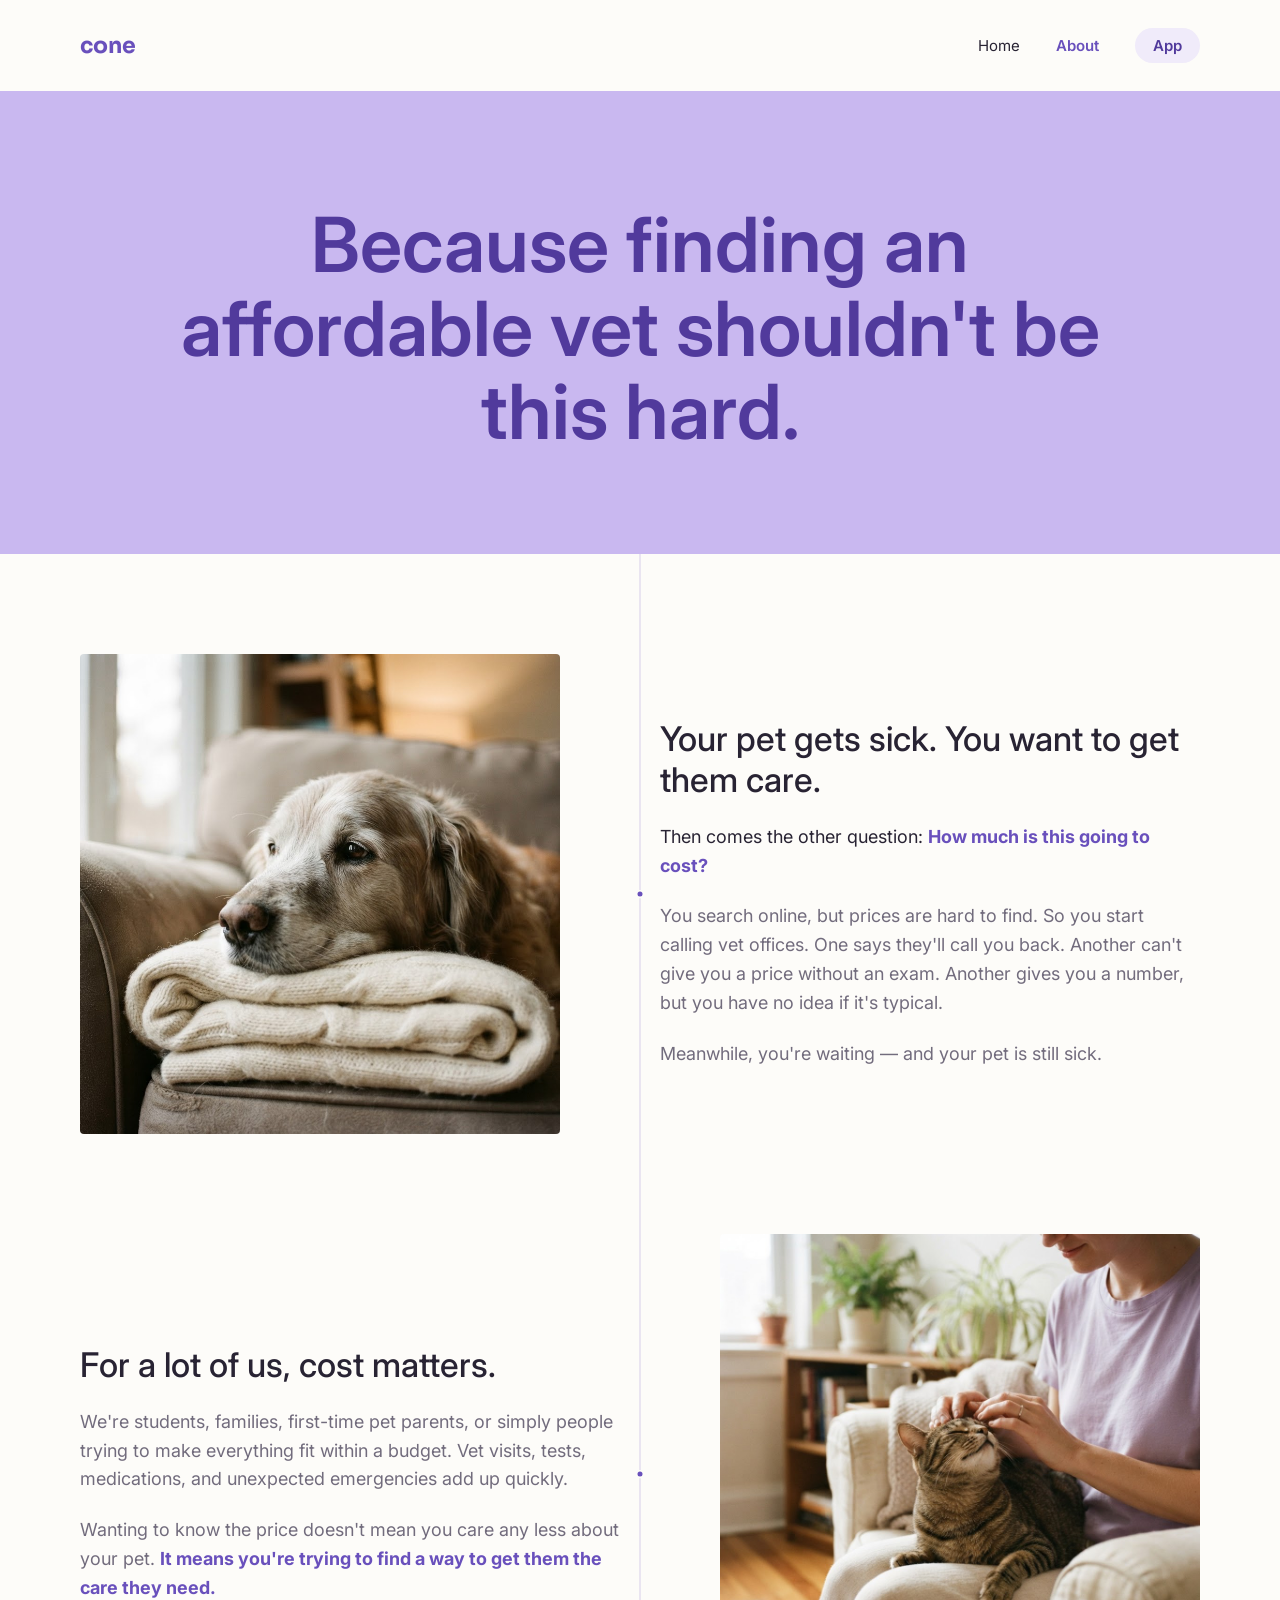
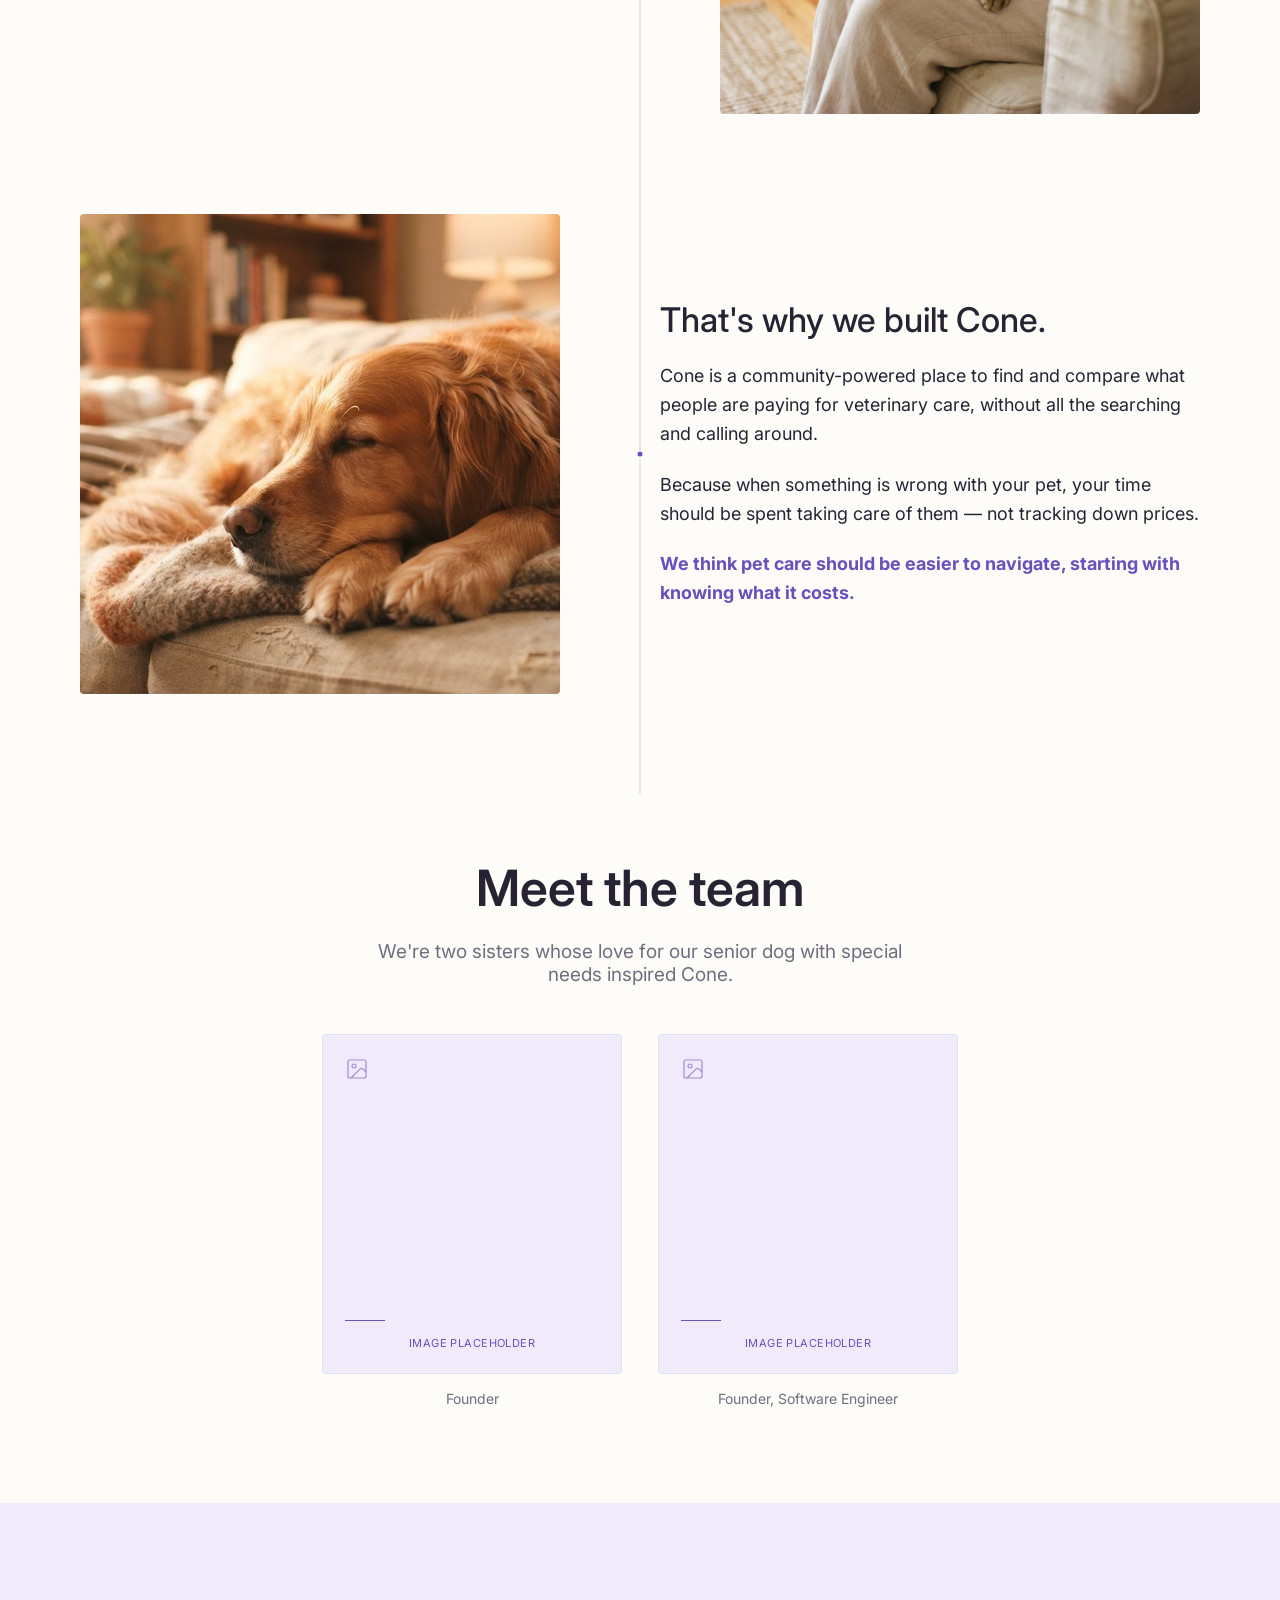
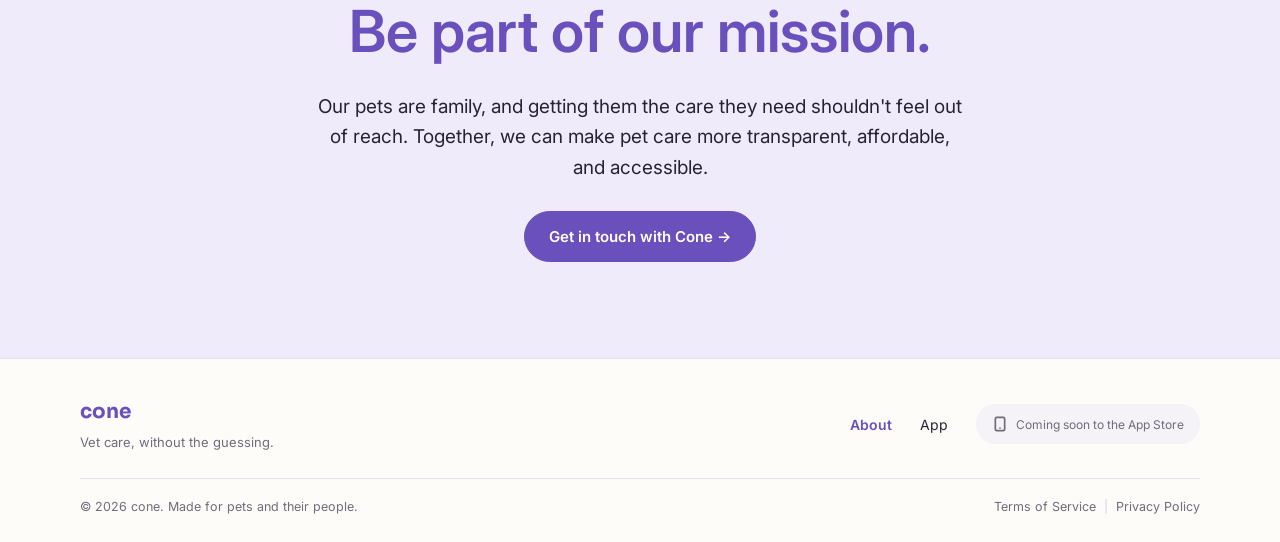
==== about.html @ 8ad021c8 "Header: 'App' nav link is a pill Across all 5 pages. Plain tint pill, filled purple when it's the cu" ====
<!doctype html>
<html lang="en">
<head>
<meta charset="utf-8">
<meta name="viewport" content="width=device-width, initial-scale=1">
<title>About — Cone</title>
<meta name="description" content="Because finding an affordable vet shouldn't be this hard — the story behind Cone.">
<meta name="color-scheme" content="light">
<link rel="preconnect" href="https://fonts.googleapis.com">
<link href="https://fonts.googleapis.com/css2?family=Sora:wght@700&family=Inter:wght@400;500;600;700&display=swap" rel="stylesheet">
<link rel="stylesheet" href="site.css">
<style>
  .reason{ background:var(--purple-pale); display:flex; flex-direction:column; align-items:center; justify-content:center;
    text-align:center; gap:30px; padding:112px 24px 100px; min-height:420px; position:relative; }
  .reason h1{ color:var(--purple-dark); font-size:clamp(34px,6vw,76px); line-height:1.1; font-weight:600; margin:0; max-width:1000px; }
  /* "Story lead-in" — a short stub leading out of the hero into the
     story section's own spine below it. */
  .lead-in{ position:absolute; left:50%; bottom:0; transform:translateX(-50%); width:1px; height:64px; background:var(--purple-pale); }

  .story{ display:flex; flex-direction:column; gap:100px; padding:100px 80px; position:relative; }
  /* "Shared story spine" — one continuous vertical line running the full
     height of the story section, connecting all three beats as a single
     narrative thread. Sits behind the beats in paint order; visually
     only shows through the gap between each beat's photo and copy. */
  .story::before{ content:""; position:absolute; left:50%; top:0; bottom:0; width:1px; background:var(--border2); transform:translateX(-50%); }
  .beat{ display:flex; gap:100px; align-items:center; flex-wrap:wrap; position:relative; }
  .beat.reverse{ flex-direction:row-reverse; }
  /* "Story marker" — the small dot centered on the spine at each beat,
     the real exported asset (a purple circle with a cream ring). */
  .story-marker{ position:absolute; left:50%; top:50%; transform:translate(-50%,-50%); width:9px; height:9px; z-index:1; }
  .beat img.photo{ width:480px; max-width:100%; height:480px; object-fit:cover; border-radius:4px; flex-shrink:0; }
  .beat-copy{ flex:1; min-width:280px; display:flex; flex-direction:column; gap:22px; }
  .beat-copy h2{ font-size:clamp(24px,3vw,34px); font-weight:500; line-height:1.2; margin:0; }
  .beat-copy p{ font-size:18px; line-height:1.6; margin:0; color:var(--ink); }
  .beat-copy p.muted{ color:var(--ink-muted); }
  .beat-copy .accent{ color:var(--purple); font-weight:700; }

  .team{ display:flex; flex-direction:column; align-items:center; gap:48px; padding:64px 24px 96px; text-align:center; }
  .team-intro{ max-width:680px; display:flex; flex-direction:column; gap:22px; align-items:center; }
  .team-intro h2{ font-size:clamp(32px,5vw,50px); font-weight:600; margin:0; }
  .team-intro p{ font-size:19px; color:var(--ink-muted); margin:0; max-width:560px; }
  .team-grid{ display:flex; gap:36px; flex-wrap:wrap; justify-content:center; }
  .team-member{ width:300px; display:flex; flex-direction:column; gap:16px; }
  .team-photo{ background:var(--tint); border:1px solid var(--border); height:340px; display:flex; flex-direction:column;
    justify-content:space-between; padding:22px; border-radius:4px; }
  .team-photo img.icon{ width:24px; height:24px; opacity:.6; }
  .team-photo .rule{ width:40px; height:1px; background:var(--purple); margin-bottom:10px; }
  .team-photo .label{ color:var(--purple); font-size:11px; text-transform:uppercase; letter-spacing:.04em; }
  .team-role{ color:var(--ink-muted); font-size:14px; }

  .mission-cta{ background:var(--tint); display:flex; flex-direction:column; align-items:center; gap:28px; text-align:center;
    padding:96px 24px; }
  .mission-cta h2{ color:var(--purple); font-size:clamp(32px,6vw,58px); font-weight:600; line-height:1.12; margin:0; max-width:800px; }
  .mission-cta p{ font-size:19px; line-height:1.6; max-width:650px; margin:0; }

  @media (max-width: 900px){
    .story{ padding:56px 24px; gap:56px; }
    .beat, .beat.reverse{ flex-direction:column; }
    /* The spine/markers only make sense threading through the gap in
       the desktop side-by-side layout — stacked on mobile, there's no
       gap for them to sit in, so they'd just overlap the content. */
    .story::before, .story-marker, .lead-in{ display:none; }
  }

  /* Scroll reveal — fades/slides each section up into place the first
     time it scrolls into view (see the IntersectionObserver script at
     the bottom). `.reveal` is the resting (hidden) state; JS adds `.in`
     once it's actually visible. Marked `.in` by default and the
     transition skipped entirely under reduced-motion, so nothing ever
     depends on JS running for the page to be readable. */
  .reveal{ opacity:0; transform:translateY(28px); transition:opacity .7s ease, transform .7s ease; }
  .reveal.in{ opacity:1; transform:none; }
  .story-marker{ opacity:0; transition:opacity .4s ease .3s; }
  .beat.in .story-marker{ opacity:1; }
  @media (prefers-reduced-motion: reduce){
    .reveal{ opacity:1; transform:none; transition:none; }
    .story-marker{ opacity:1; transition:none; }
  }
</style>
</head>
<body>

<nav class="nav">
  <a class="wordmark" href="index.html">cone</a>
  <div class="links">
    <a href="index.html">Home</a>
    <a href="about.html" class="active">About</a>
    <a href="app.html" class="nav-pill">App</a>
  </div>
</nav>

<div class="reason">
  <h1>Because finding an affordable vet shouldn't be this hard.</h1>
  <div class="lead-in"></div>
</div>

<div class="story">
  <div class="beat reveal">
    <img class="photo" src="about-quiet-home.png" alt="A dog resting at home">
    <div class="beat-copy">
      <h2>Your pet gets sick. You want to get them care.</h2>
      <p>Then comes the other question: <span class="accent">How much is this going to cost?</span></p>
      <p class="muted">You search online, but prices are hard to find. So you start calling vet offices. One says they'll call you back. Another can't give you a price without an exam. Another gives you a number, but you have no idea if it's typical.</p>
      <p class="muted">Meanwhile, you're waiting — and your pet is still sick.</p>
    </div>
    <img class="story-marker" src="icons/story-marker.svg" alt="">
  </div>

  <div class="beat reverse reveal">
    <img class="photo" src="about-everyday.png" alt="Caring for a cat at home">
    <div class="beat-copy">
      <h2>For a lot of us, cost matters.</h2>
      <p class="muted">We're students, families, first-time pet parents, or simply people trying to make everything fit within a budget. Vet visits, tests, medications, and unexpected emergencies add up quickly.</p>
      <p class="muted">Wanting to know the price doesn't mean you care any less about your pet. <span class="accent">It means you're trying to find a way to get them the care they need.</span></p>
    </div>
    <img class="story-marker" src="icons/story-marker.svg" alt="">
  </div>

  <div class="beat reveal">
    <img class="photo" src="about-timespent.png" alt="A dog resting on a couch">
    <div class="beat-copy">
      <h2>That's why we built Cone.</h2>
      <p>Cone is a community-powered place to find and compare what people are paying for veterinary care, without all the searching and calling around.</p>
      <p>Because when something is wrong with your pet, your time should be spent taking care of them — not tracking down prices.</p>
      <p class="accent">We think pet care should be easier to navigate, starting with knowing what it costs.</p>
    </div>
    <img class="story-marker" src="icons/story-marker.svg" alt="">
  </div>
</div>

<div class="team">
  <div class="team-intro reveal">
    <h2>Meet the team</h2>
    <p>We're two sisters whose love for our senior dog with special needs inspired Cone.</p>
  </div>
  <div class="team-grid reveal">
    <div class="team-member">
      <div class="team-photo">
        <img class="icon" src="icons/image-placeholder.svg" alt="">
        <div><div class="rule"></div><span class="label">Image placeholder</span></div>
      </div>
      <span class="team-role">Founder</span>
    </div>
    <div class="team-member">
      <div class="team-photo">
        <img class="icon" src="icons/image-placeholder.svg" alt="">
        <div><div class="rule"></div><span class="label">Image placeholder</span></div>
      </div>
      <span class="team-role">Founder, Software Engineer</span>
    </div>
  </div>
</div>

<div class="mission-cta reveal">
  <h2>Be part of our mission.</h2>
  <p>Our pets are family, and getting them the care they need shouldn't feel out of reach. Together, we can make pet care more transparent, affordable, and accessible.</p>
  <a class="btn-primary" href="mailto:cone.vetfinder@gmail.com">Get in touch with Cone →</a>
</div>

<footer class="site-footer">
  <div class="footer-nav">
    <div class="brand-block">
      <a class="wordmark" href="index.html">cone</a>
      <span class="tagline">Vet care, without the guessing.</span>
    </div>
    <div class="footer-links">
      <a href="about.html" class="active">About</a>
      <a href="app.html">App</a>
      <span class="badge"><img src="icons/smartphone.svg" alt="" style="width:16px;height:16px;"> Coming soon to the App Store</span>
    </div>
  </div>
  <div class="footer-bottom">
    <span>© 2026 cone. Made for pets and their people.</span>
    <span class="legal-links"><a href="terms-of-service.html">Terms of Service</a><span class="sep">|</span><a href="privacy-policy.html">Privacy Policy</a></span>
  </div>
</footer>

<script>
  // Reveals each `.reveal` section the first time it scrolls into view,
  // then stops watching it — a one-time entrance, not a re-trigger on
  // every scroll up/down. No-ops safely if IntersectionObserver isn't
  // available; the CSS default (.reveal with no .in) is still opacity:0
  // in that case, so this is wrapped in a feature check rather than
  // risking content that never appears.
  if ('IntersectionObserver' in window) {
    var revealObserver = new IntersectionObserver(function (entries) {
      entries.forEach(function (entry) {
        if (entry.isIntersecting) {
          entry.target.classList.add('in');
          revealObserver.unobserve(entry.target);
        }
      });
    }, { threshold: 0.15, rootMargin: '0px 0px -40px 0px' });
    document.querySelectorAll('.reveal').forEach(function (el) {
      revealObserver.observe(el);
    });
  } else {
    document.querySelectorAll('.reveal').forEach(function (el) {
      el.classList.add('in');
    });
  }
</script>
</body>
</html>
---- site.css ----
/* Cone marketing site — shared design tokens + components across
   index.html / about.html / app.html. Colors match the Figma redesign
   (node 2:1613 / 7:917 / 5:3205) exactly — a distinct, slightly softer
   purple/cream palette from the app's own Theme.swift, by deliberate
   choice of this redesign, not an oversight. */
:root{
  --purple:#6950BC; --purple-dark:#513A9C; --purple-light:#8B72D4; --purple-pale:#C9B8F0;
  --tint:#F0EBFA; --tint2:#F8F6FD; --surface-muted:#F5F3F7;
  --cream:#FDFCF9; --ink:#282333; --ink-muted:#726C7D; --border:#E5E0EB; --border2:#D8CEE9;
}
*{ box-sizing:border-box; }
html{ scroll-behavior:smooth; }
body{ margin:0; background:var(--cream); color:var(--ink); font-family:"Inter",-apple-system,system-ui,sans-serif; }
img{ max-width:100%; display:block; }
.icon{ display:inline-block; }
.icon-white{ filter:brightness(0) invert(1); }
a{ color:inherit; }

/* Nav */
.nav{ display:flex; align-items:center; justify-content:space-between; padding:28px 80px; }
.nav .wordmark{ font-family:"Sora",-apple-system,sans-serif; font-weight:700; font-size:22px; color:var(--purple); text-decoration:none; }
.nav .links{ display:flex; align-items:center; gap:36px; font-size:15px; }
.nav .links a{ text-decoration:none; color:var(--ink); }
.nav .links a.active{ color:var(--purple); font-weight:600; }
/* "App" is a pill, not a plain text link — calls it out from Home/About
   as the one that actually leads toward the product/download. */
.nav .links a.nav-pill{ background:var(--tint); color:var(--purple-dark); font-weight:600;
  padding:8px 18px; border-radius:999px; transition:background .15s ease, color .15s ease; }
.nav .links a.nav-pill:hover{ background:var(--purple-pale); }
.nav .links a.nav-pill.active{ background:var(--purple); color:#fff; }

/* Buttons */
.btn-primary{ display:inline-flex; align-items:center; gap:10px; background:var(--purple); color:#fff;
  border:1px solid var(--purple); border-radius:999px; padding:15px 24px; font-weight:600; font-size:15px;
  text-decoration:none; cursor:pointer; }
.btn-primary img{ filter:brightness(0) invert(1); width:18px; height:18px; }

/* Pills / badges */
.pill{ display:inline-flex; align-items:center; gap:8px; background:var(--tint); color:var(--purple-dark);
  border-radius:999px; padding:8px 12px; font-size:12px; }
.badge{ display:inline-flex; align-items:center; gap:8px; background:var(--surface-muted); color:var(--ink-muted);
  border-radius:999px; padding:12px 16px; font-size:12px; }

/* Layout helpers */
.section{ padding:88px 80px; }
.kicker{ color:var(--purple); font-size:12px; text-transform:uppercase; letter-spacing:.04em; margin:0 0 16px; }

/* Footer (shared across all pages, including the legal ones) */
footer.site-footer{ border-top:1px solid var(--border); padding:40px 80px 28px; }
footer.site-footer .footer-nav{ display:flex; align-items:center; justify-content:space-between; flex-wrap:wrap; gap:16px; margin-bottom:28px; }
footer.site-footer .brand-block{ display:flex; flex-direction:column; gap:10px; }
footer.site-footer .wordmark{ font-family:"Sora",-apple-system,sans-serif; font-weight:700; font-size:20px; color:var(--purple); text-decoration:none; }
footer.site-footer .tagline{ color:var(--ink-muted); font-size:13px; }
footer.site-footer .footer-links{ display:flex; align-items:center; gap:28px; flex-wrap:wrap; }
footer.site-footer .footer-links a{ font-size:14px; text-decoration:none; color:var(--ink); }
footer.site-footer .footer-links a.active{ color:var(--purple); font-weight:600; }
footer.site-footer .footer-bottom{ border-top:1px solid var(--border); padding-top:20px; display:flex; justify-content:space-between;
  flex-wrap:wrap; gap:10px; font-size:12.5px; color:var(--ink-muted); }
footer.site-footer .footer-bottom .legal-links a{ color:var(--ink-muted); text-decoration:none; }
footer.site-footer .footer-bottom .legal-links a:hover{ color:var(--purple); }
footer.site-footer .footer-bottom .legal-links .sep{ margin:0 8px; color:var(--border2); }

@media (max-width: 900px){
  .nav{ padding:20px 24px; }
  .nav .links{ gap:20px; font-size:13px; }
  .section{ padding:56px 24px; }
  footer.site-footer{ padding:32px 24px 24px; }
  footer.site-footer .footer-nav{ flex-direction:column; align-items:flex-start; }
}
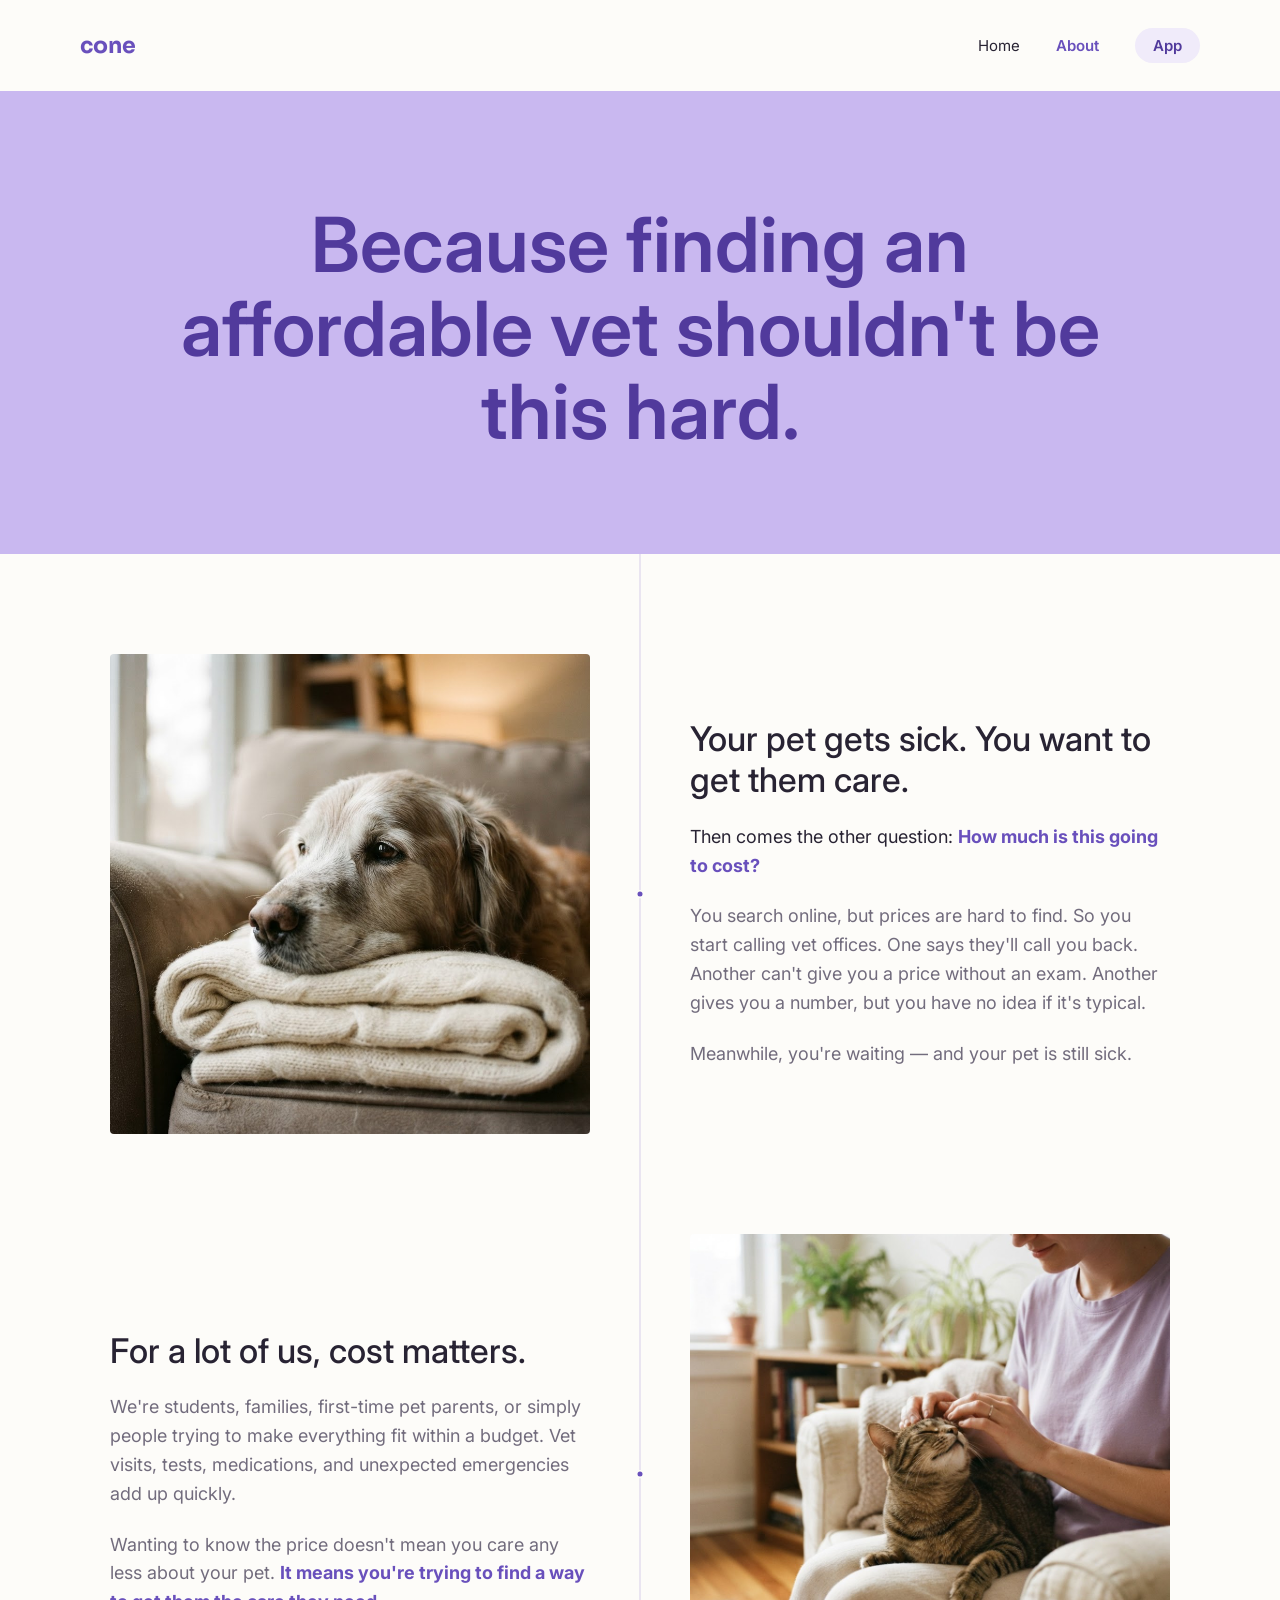
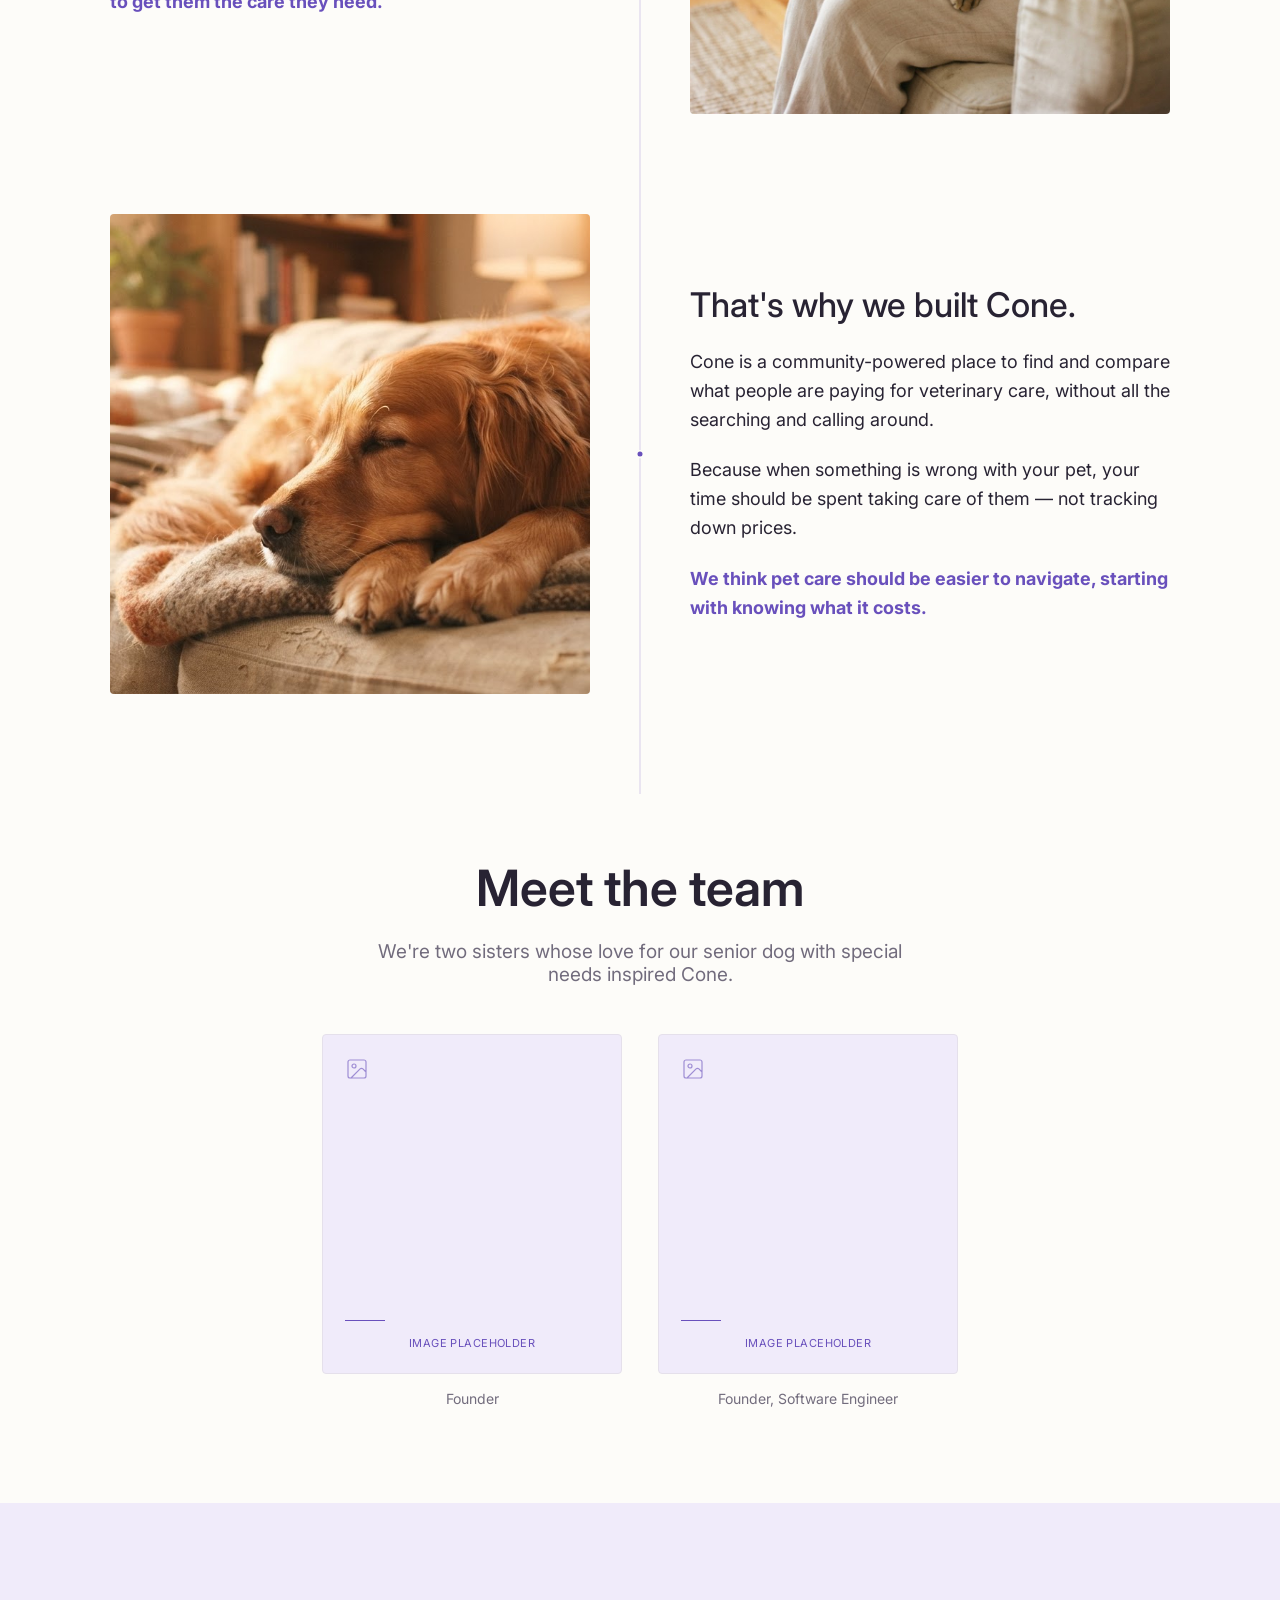
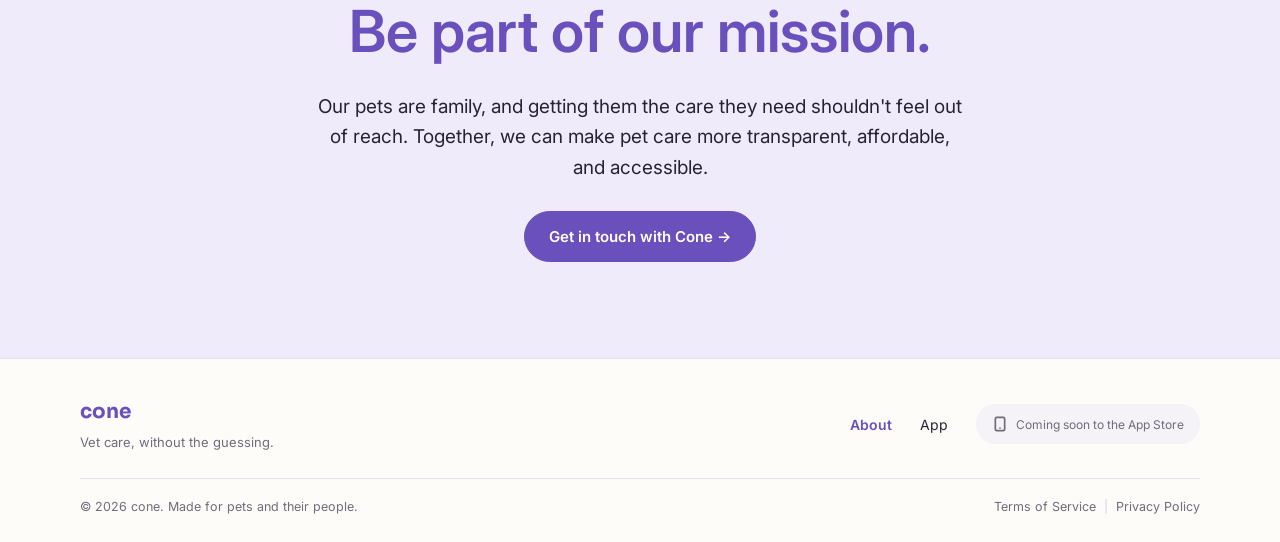
==== commit d8ab7745: "Fix about.html story spine overlapping text on wide viewports .beat-copy had no max-width (just flex" ====
--- a/about.html
+++ b/about.html
@@ -17,19 +17,26 @@
      story section's own spine below it. */
   .lead-in{ position:absolute; left:50%; bottom:0; transform:translateX(-50%); width:1px; height:64px; background:var(--purple-pale); }
 
-  .story{ display:flex; flex-direction:column; gap:100px; padding:100px 80px; position:relative; }
+  /* max-width + centered, not just horizontal padding — without a cap,
+     a wide viewport let `.beat-copy` (flex:1) keep stretching to fill
+     the extra space, which drags each row's actual visual midpoint away
+     from the spine's fixed 50% position (the spine stays centered on
+     the *row*, but the row's center of mass shifts right as the text
+     column grows) — that's what put the line through the paragraph
+     text instead of in the gap. */
+  .story{ display:flex; flex-direction:column; gap:100px; max-width:1280px; margin:0 auto; padding:100px 80px; position:relative; }
   /* "Shared story spine" — one continuous vertical line running the full
      height of the story section, connecting all three beats as a single
      narrative thread. Sits behind the beats in paint order; visually
      only shows through the gap between each beat's photo and copy. */
   .story::before{ content:""; position:absolute; left:50%; top:0; bottom:0; width:1px; background:var(--border2); transform:translateX(-50%); }
-  .beat{ display:flex; gap:100px; align-items:center; flex-wrap:wrap; position:relative; }
+  .beat{ display:flex; gap:100px; align-items:center; justify-content:center; flex-wrap:wrap; position:relative; }
   .beat.reverse{ flex-direction:row-reverse; }
   /* "Story marker" — the small dot centered on the spine at each beat,
      the real exported asset (a purple circle with a cream ring). */
   .story-marker{ position:absolute; left:50%; top:50%; transform:translate(-50%,-50%); width:9px; height:9px; z-index:1; }
   .beat img.photo{ width:480px; max-width:100%; height:480px; object-fit:cover; border-radius:4px; flex-shrink:0; }
-  .beat-copy{ flex:1; min-width:280px; display:flex; flex-direction:column; gap:22px; }
+  .beat-copy{ flex:1; max-width:480px; min-width:280px; display:flex; flex-direction:column; gap:22px; }
   .beat-copy h2{ font-size:clamp(24px,3vw,34px); font-weight:500; line-height:1.2; margin:0; }
   .beat-copy p{ font-size:18px; line-height:1.6; margin:0; color:var(--ink); }
   .beat-copy p.muted{ color:var(--ink-muted); }
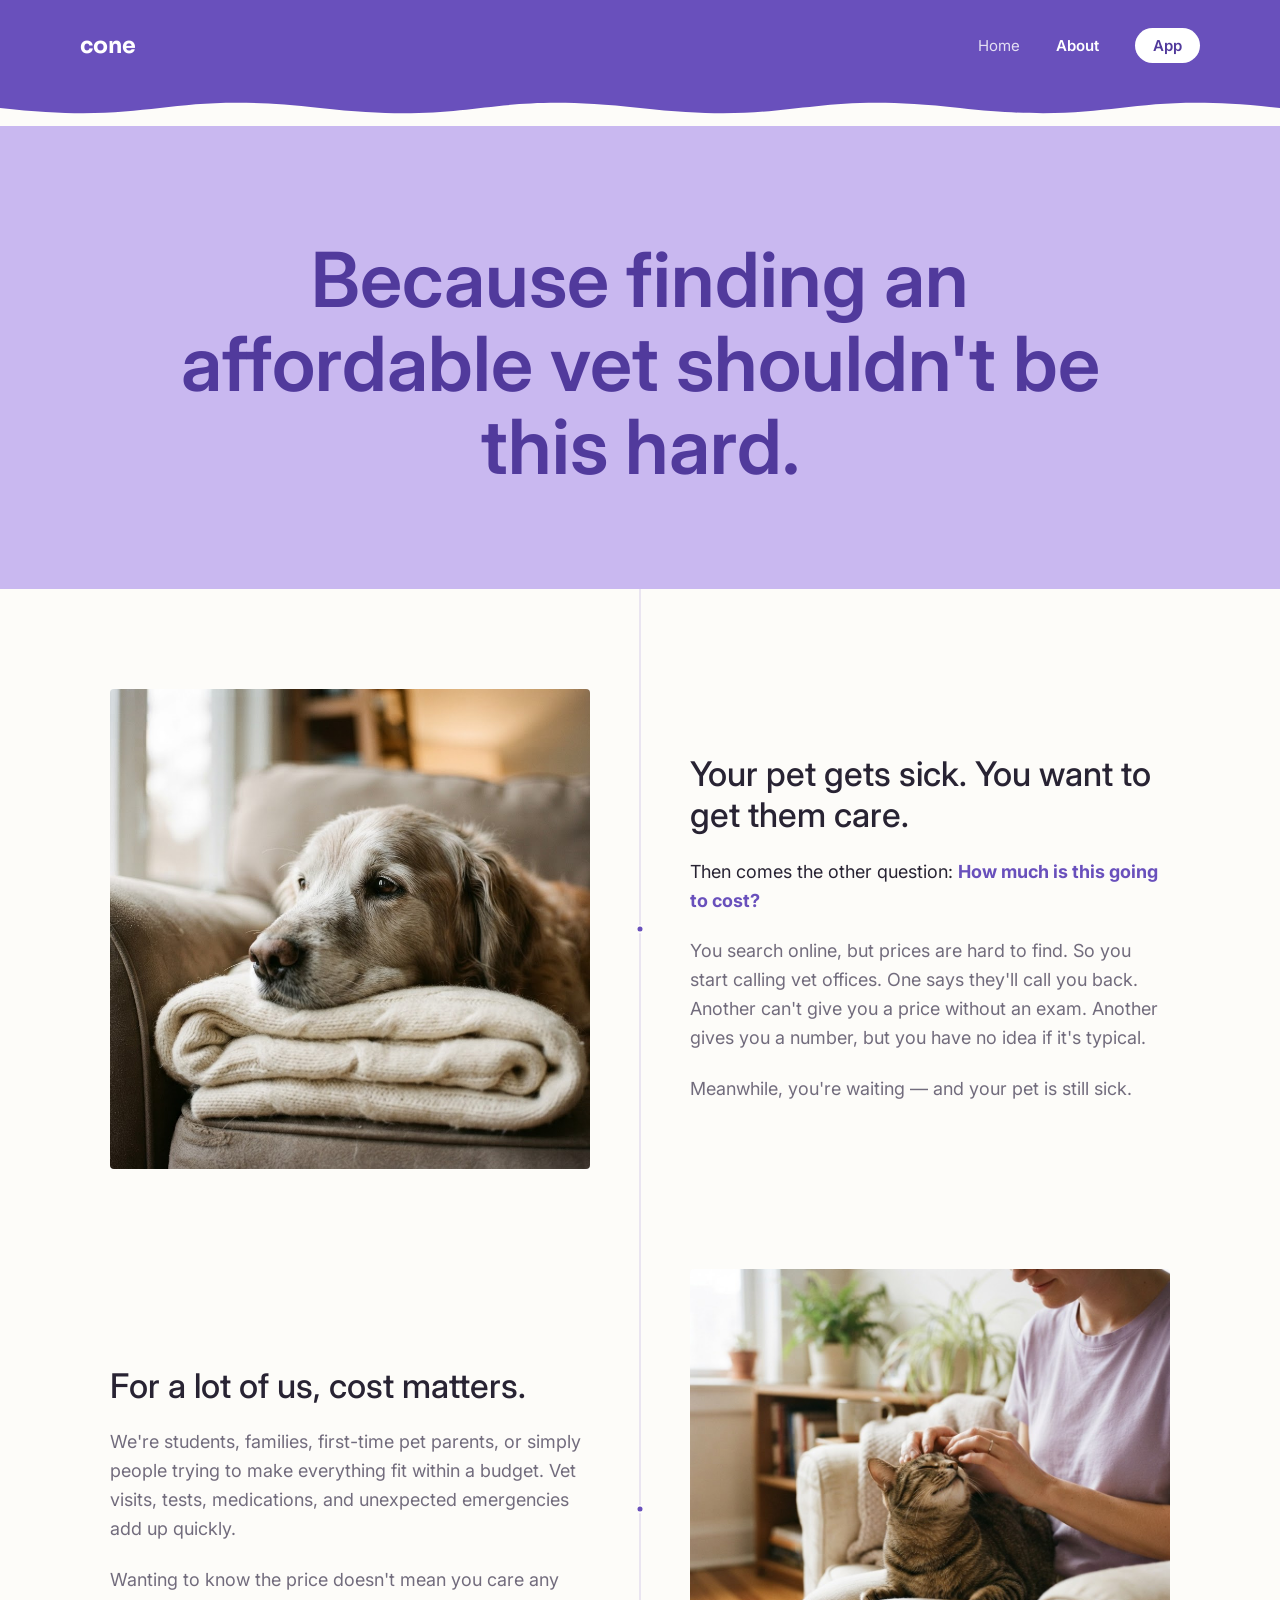
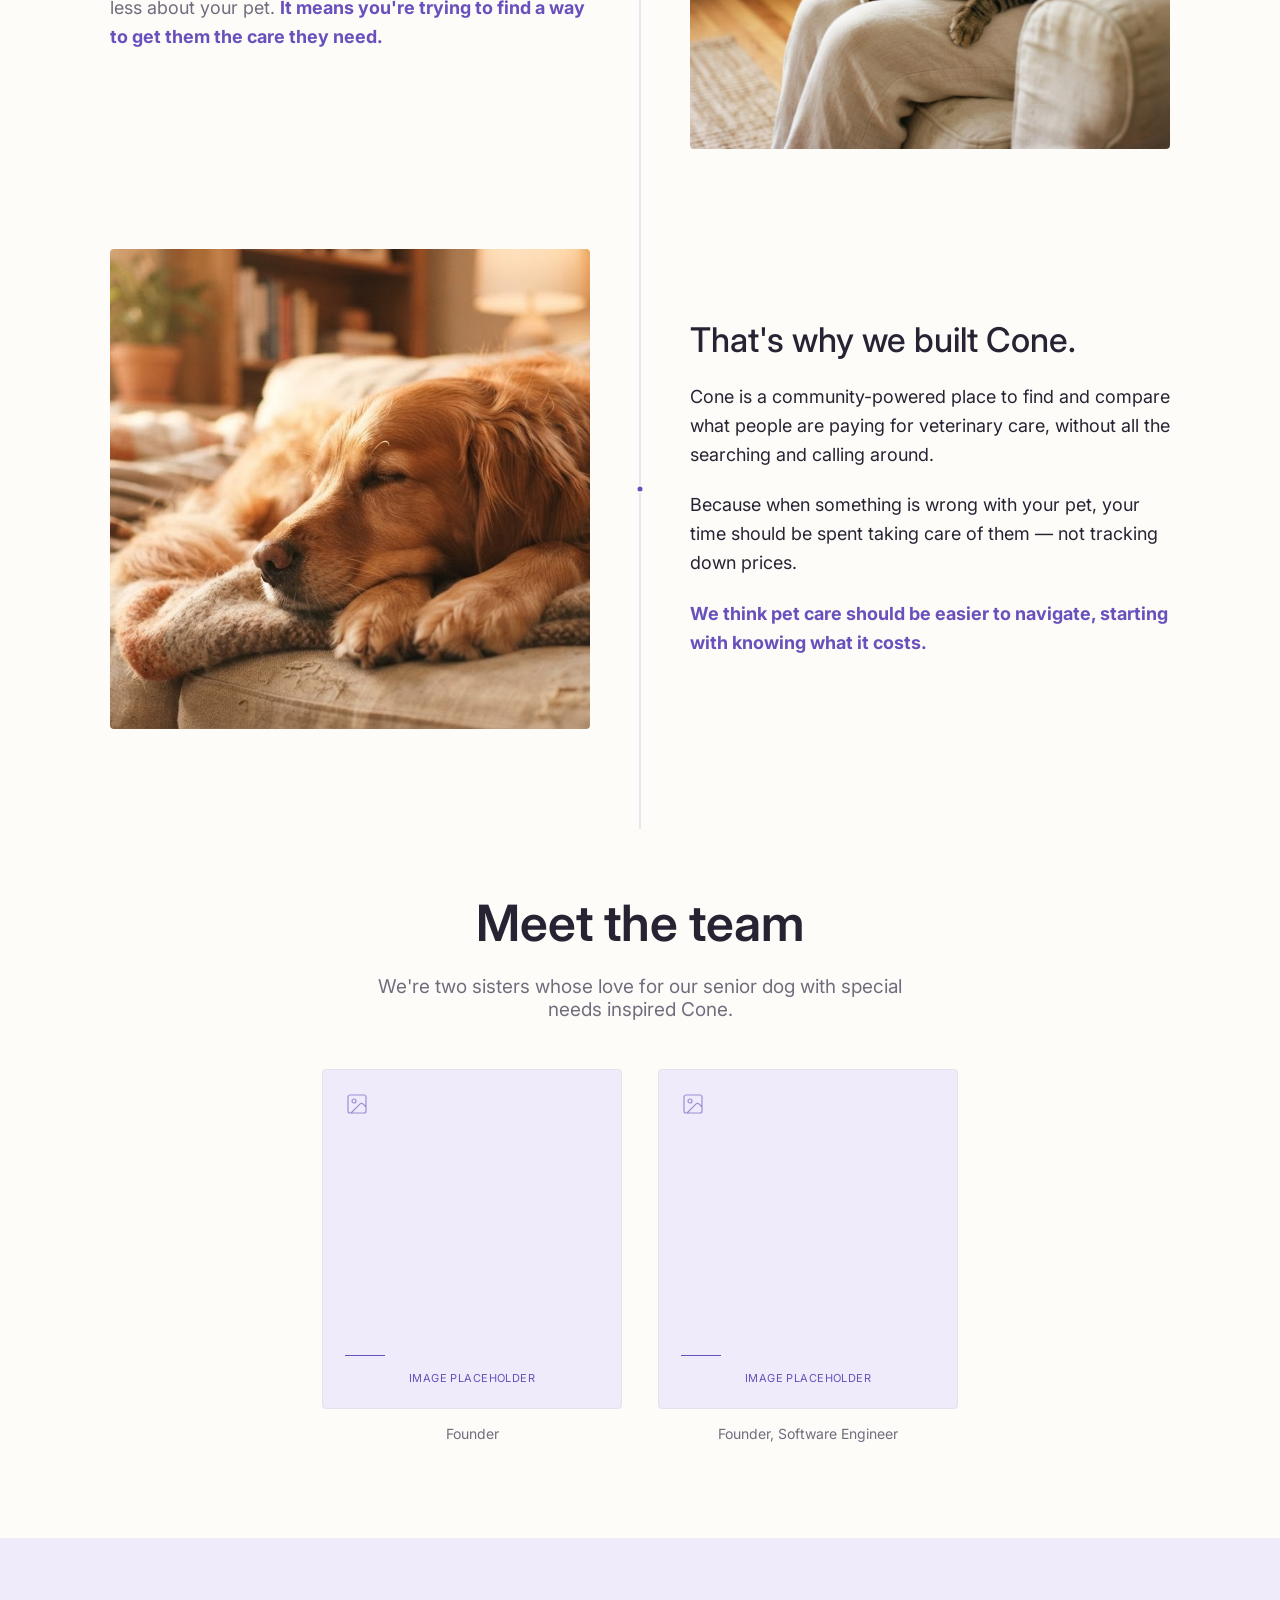
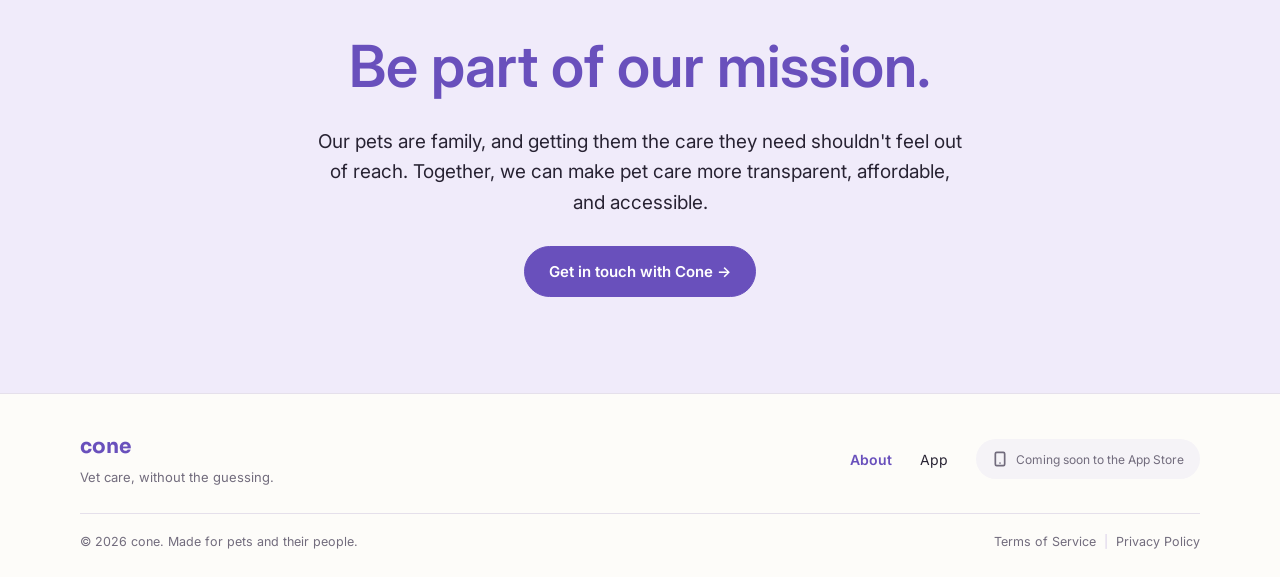
==== commit 3af7a951: "Add wavy divider beneath the purple header on all pages Co-Authored-By: Claude Sonnet 5 <noreply@ant" ====
--- a/about.html
+++ b/about.html
@@ -30,7 +30,17 @@
      narrative thread. Sits behind the beats in paint order; visually
      only shows through the gap between each beat's photo and copy. */
   .story::before{ content:""; position:absolute; left:50%; top:0; bottom:0; width:1px; background:var(--border2); transform:translateX(-50%); }
-  .beat{ display:flex; gap:100px; align-items:center; justify-content:center; flex-wrap:wrap; position:relative; }
+  /* max-width + margin:auto on the row itself, not just its children —
+     the previous fix capped `.beat-copy`'s width and tried to center
+     the leftover space with `justify-content`, but `.beat` (the flex
+     container) still stretched to the full story width, so the row's
+     own box and its visually-centered content weren't the same thing.
+     Capping and centering `.beat` as a block guarantees its midpoint
+     IS the content's midpoint, full stop — no separate centering step
+     that can drift out of sync with the spine (which sits at 50% of
+     the now-identically-centered `.story`). 1060px = 480 photo + 100
+     gap + 480 copy, exactly. */
+  .beat{ display:flex; gap:100px; align-items:center; flex-wrap:wrap; position:relative; max-width:1060px; margin:0 auto; }
   .beat.reverse{ flex-direction:row-reverse; }
   /* "Story marker" — the small dot centered on the spine at each beat,
      the real exported asset (a purple circle with a cream ring). */
@@ -60,9 +70,17 @@
   .mission-cta h2{ color:var(--purple); font-size:clamp(32px,6vw,58px); font-weight:600; line-height:1.12; margin:0; max-width:800px; }
   .mission-cta p{ font-size:19px; line-height:1.6; max-width:650px; margin:0; }
 
-  @media (max-width: 900px){
+  /* 1240px, not 900px — `.beat` needs 1060px (480 photo + 100 gap + 480
+     copy) plus `.story`'s own 160px of horizontal padding to lay out
+     side-by-side at all. Stacking any later than that leaves a gap
+     between "no longer fits" and "actually stacked," where flex-wrap
+     would kick in on its own without the clean single-column treatment
+     below — an awkward half-wrapped state, not the deliberate mobile
+     layout. */
+  @media (max-width: 1240px){
     .story{ padding:56px 24px; gap:56px; }
-    .beat, .beat.reverse{ flex-direction:column; }
+    .beat, .beat.reverse{ flex-direction:column; max-width:none; }
+    .beat-copy{ max-width:none; }
     /* The spine/markers only make sense threading through the gap in
        the desktop side-by-side layout — stacked on mobile, there's no
        gap for them to sit in, so they'd just overlap the content. */
@@ -95,6 +113,9 @@
     <a href="app.html" class="nav-pill">App</a>
   </div>
 </nav>
+<svg class="nav-wave" viewBox="0 0 1440 60" preserveAspectRatio="none" aria-hidden="true">
+  <path d="M0,30 C180,60 180,0 360,30 C540,60 540,0 720,30 C900,60 900,0 1080,30 C1260,60 1260,0 1440,30 L1440,0 L0,0 Z"></path>
+</svg>
 
 <div class="reason">
   <h1>Because finding an affordable vet shouldn't be this hard.</h1>
--- a/site.css
+++ b/site.css
@@ -16,18 +16,30 @@
 .icon-white{ filter:brightness(0) invert(1); }
 a{ color:inherit; }
 
-/* Nav */
-.nav{ display:flex; align-items:center; justify-content:space-between; padding:28px 80px; }
-.nav .wordmark{ font-family:"Sora",-apple-system,sans-serif; font-weight:700; font-size:22px; color:var(--purple); text-decoration:none; }
+/* Nav — purple background, so wordmark/links flip to white/light
+   instead of the ink/purple-on-cream scheme that worked for a white
+   header. */
+.nav{ display:flex; align-items:center; justify-content:space-between; padding:28px 80px; background:var(--purple); }
+.nav .wordmark{ font-family:"Sora",-apple-system,sans-serif; font-weight:700; font-size:22px; color:#fff; text-decoration:none; }
 .nav .links{ display:flex; align-items:center; gap:36px; font-size:15px; }
-.nav .links a{ text-decoration:none; color:var(--ink); }
-.nav .links a.active{ color:var(--purple); font-weight:600; }
+.nav .links a{ text-decoration:none; color:rgba(255,255,255,.82); }
+.nav .links a.active{ color:#fff; font-weight:600; }
 /* "App" is a pill, not a plain text link — calls it out from Home/About
-   as the one that actually leads toward the product/download. */
-.nav .links a.nav-pill{ background:var(--tint); color:var(--purple-dark); font-weight:600;
+   as the one that actually leads toward the product/download. Inverted
+   (white fill) so it still reads as a distinct pill against the now-
+   purple header, instead of disappearing into it. */
+.nav .links a.nav-pill{ background:#fff; color:var(--purple-dark); font-weight:600;
   padding:8px 18px; border-radius:999px; transition:background .15s ease, color .15s ease; }
-.nav .links a.nav-pill:hover{ background:var(--purple-pale); }
-.nav .links a.nav-pill.active{ background:var(--purple); color:#fff; }
+.nav .links a.nav-pill:hover{ background:var(--tint); }
+.nav .links a.nav-pill.active{ background:var(--purple-dark); color:#fff; }
+
+/* Wavy bottom edge on the header — an SVG hanging off the purple nav,
+   filled the same purple, with the page's own background showing
+   through below the wave's troughs. `preserveAspectRatio="none"` lets
+   it stretch to any width; height is fixed here so the wave shape
+   itself doesn't distort. */
+.nav-wave{ display:block; width:100%; height:36px; margin-top:-1px; }
+.nav-wave path{ fill:var(--purple); }
 
 /* Buttons */
 .btn-primary{ display:inline-flex; align-items:center; gap:10px; background:var(--purple); color:#fff;
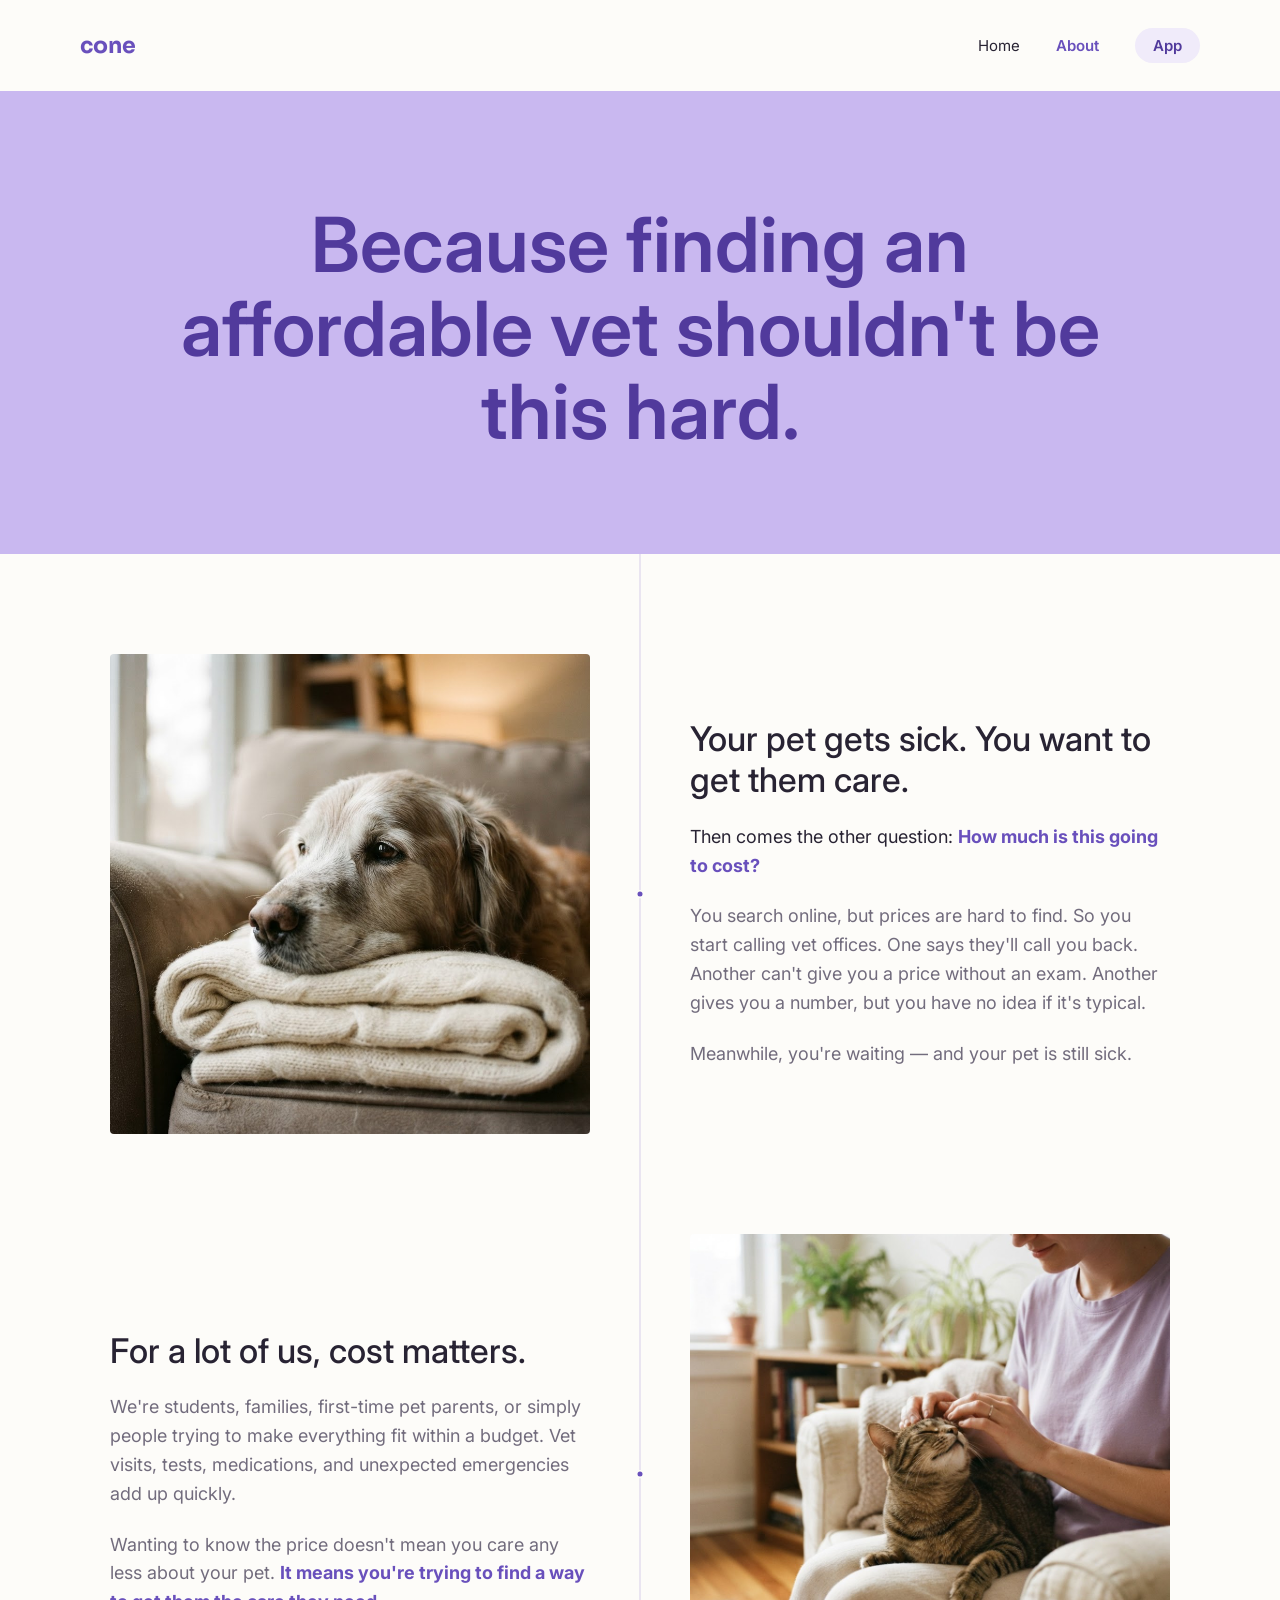
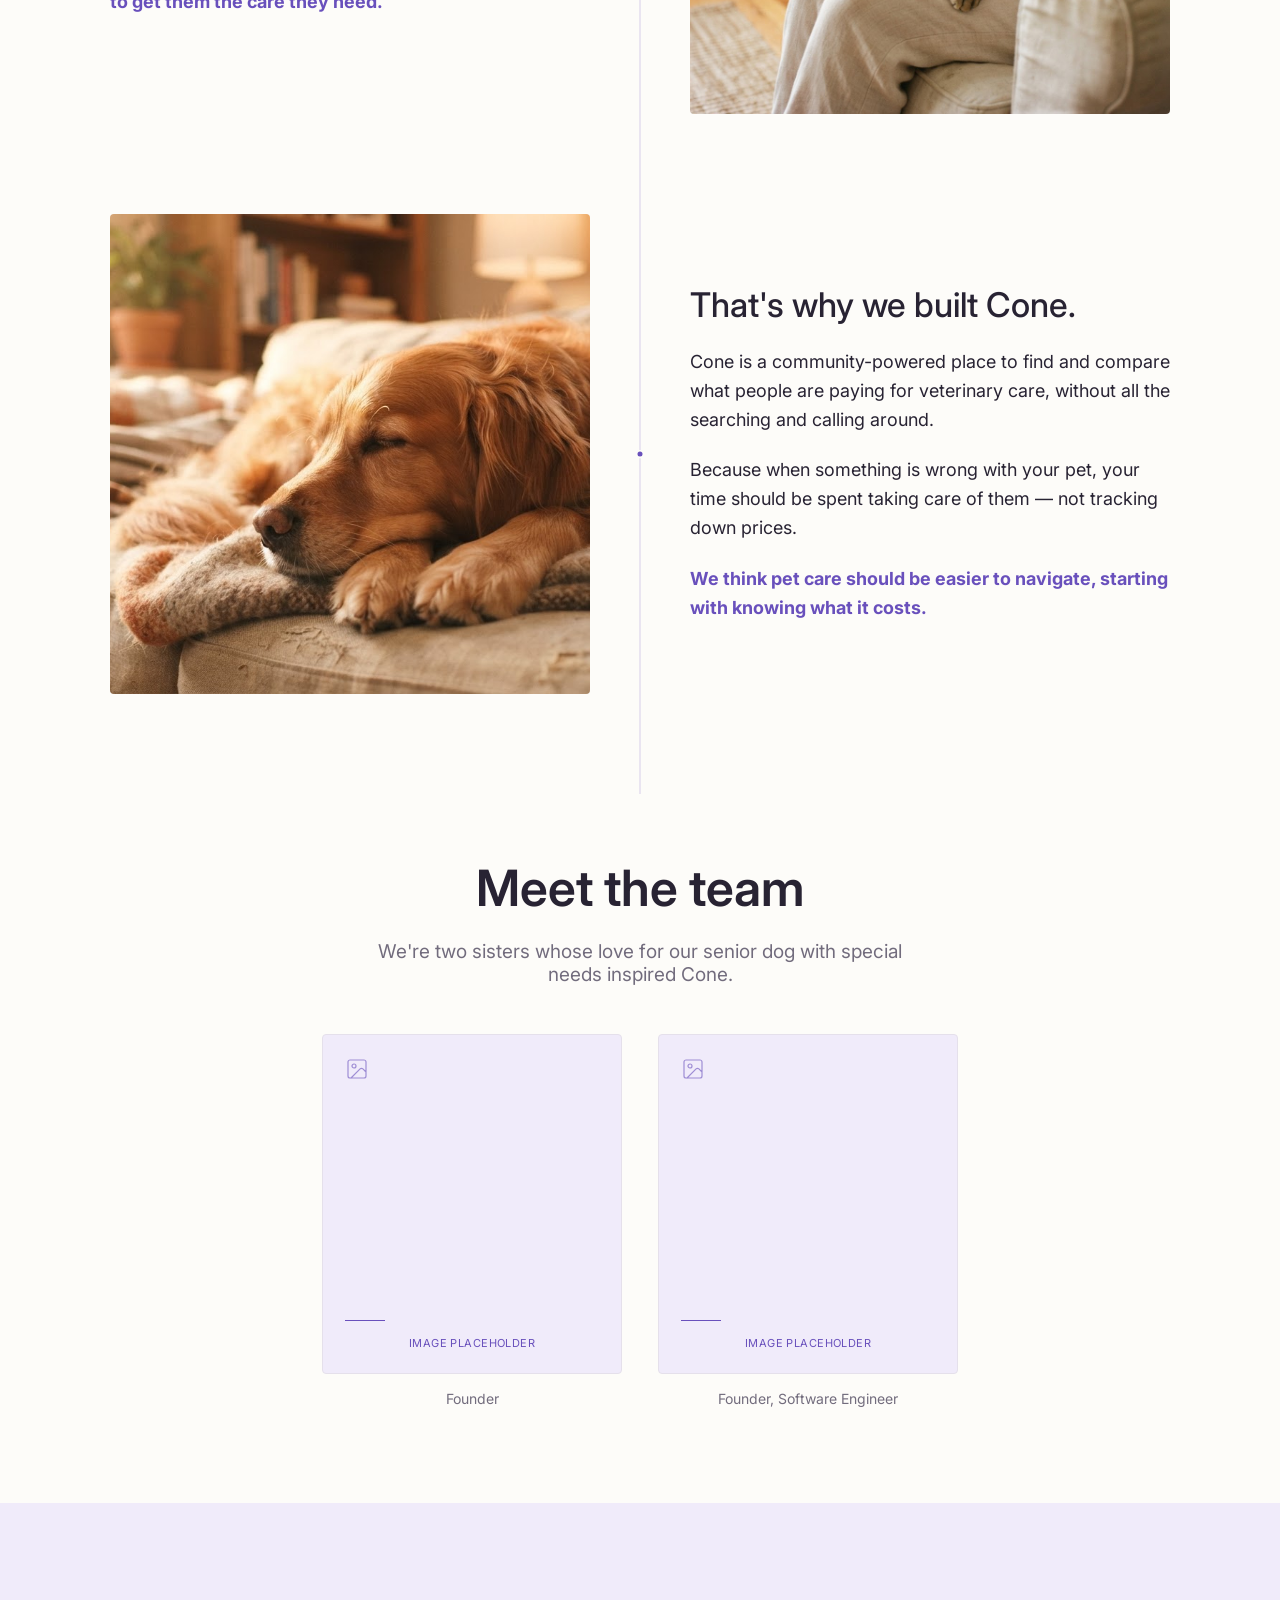
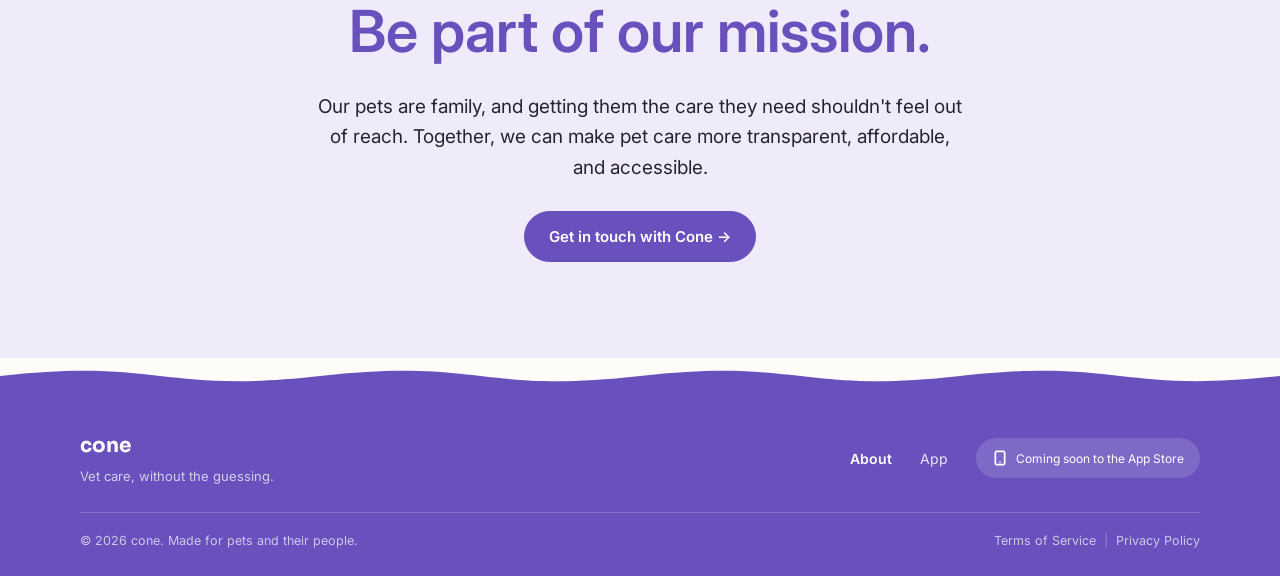
==== commit c84e0d67: "Move purple background + wavy divider from header to footer Header reverts to plain white; footer is" ====
--- a/about.html
+++ b/about.html
@@ -113,9 +113,6 @@
     <a href="app.html" class="nav-pill">App</a>
   </div>
 </nav>
-<svg class="nav-wave" viewBox="0 0 1440 60" preserveAspectRatio="none" aria-hidden="true">
-  <path d="M0,30 C180,60 180,0 360,30 C540,60 540,0 720,30 C900,60 900,0 1080,30 C1260,60 1260,0 1440,30 L1440,0 L0,0 Z"></path>
-</svg>
 
 <div class="reason">
   <h1>Because finding an affordable vet shouldn't be this hard.</h1>
@@ -184,6 +181,10 @@
   <p>Our pets are family, and getting them the care they need shouldn't feel out of reach. Together, we can make pet care more transparent, affordable, and accessible.</p>
   <a class="btn-primary" href="mailto:cone.vetfinder@gmail.com">Get in touch with Cone →</a>
 </div>
+
+<svg class="footer-wave" viewBox="0 0 1440 60" preserveAspectRatio="none" aria-hidden="true">
+  <path d="M0,30 C180,0 180,60 360,30 C540,0 540,60 720,30 C900,0 900,60 1080,30 C1260,0 1260,60 1440,30 L1440,60 L0,60 Z"></path>
+</svg>
 
 <footer class="site-footer">
   <div class="footer-nav">
--- a/site.css
+++ b/site.css
@@ -16,30 +16,19 @@
 .icon-white{ filter:brightness(0) invert(1); }
 a{ color:inherit; }
 
-/* Nav — purple background, so wordmark/links flip to white/light
-   instead of the ink/purple-on-cream scheme that worked for a white
-   header. */
-.nav{ display:flex; align-items:center; justify-content:space-between; padding:28px 80px; background:var(--purple); }
-.nav .wordmark{ font-family:"Sora",-apple-system,sans-serif; font-weight:700; font-size:22px; color:#fff; text-decoration:none; }
+/* Nav — back to a plain white header (the purple treatment moved to
+   the footer instead, per correction). */
+.nav{ display:flex; align-items:center; justify-content:space-between; padding:28px 80px; }
+.nav .wordmark{ font-family:"Sora",-apple-system,sans-serif; font-weight:700; font-size:22px; color:var(--purple); text-decoration:none; }
 .nav .links{ display:flex; align-items:center; gap:36px; font-size:15px; }
-.nav .links a{ text-decoration:none; color:rgba(255,255,255,.82); }
-.nav .links a.active{ color:#fff; font-weight:600; }
+.nav .links a{ text-decoration:none; color:var(--ink); }
+.nav .links a.active{ color:var(--purple); font-weight:600; }
 /* "App" is a pill, not a plain text link — calls it out from Home/About
-   as the one that actually leads toward the product/download. Inverted
-   (white fill) so it still reads as a distinct pill against the now-
-   purple header, instead of disappearing into it. */
-.nav .links a.nav-pill{ background:#fff; color:var(--purple-dark); font-weight:600;
+   as the one that actually leads toward the product/download. */
+.nav .links a.nav-pill{ background:var(--tint); color:var(--purple-dark); font-weight:600;
   padding:8px 18px; border-radius:999px; transition:background .15s ease, color .15s ease; }
-.nav .links a.nav-pill:hover{ background:var(--tint); }
-.nav .links a.nav-pill.active{ background:var(--purple-dark); color:#fff; }
-
-/* Wavy bottom edge on the header — an SVG hanging off the purple nav,
-   filled the same purple, with the page's own background showing
-   through below the wave's troughs. `preserveAspectRatio="none"` lets
-   it stretch to any width; height is fixed here so the wave shape
-   itself doesn't distort. */
-.nav-wave{ display:block; width:100%; height:36px; margin-top:-1px; }
-.nav-wave path{ fill:var(--purple); }
+.nav .links a.nav-pill:hover{ background:var(--purple-pale); }
+.nav .links a.nav-pill.active{ background:var(--purple); color:#fff; }
 
 /* Buttons */
 .btn-primary{ display:inline-flex; align-items:center; gap:10px; background:var(--purple); color:#fff;
@@ -57,20 +46,37 @@
 .section{ padding:88px 80px; }
 .kicker{ color:var(--purple); font-size:12px; text-transform:uppercase; letter-spacing:.04em; margin:0 0 16px; }
 
-/* Footer (shared across all pages, including the legal ones) */
-footer.site-footer{ border-top:1px solid var(--border); padding:40px 80px 28px; }
+/* Wavy top edge on the footer — an SVG sitting flush against the
+   footer's own top edge, filled the same purple as the footer below
+   it, with the page's cream background showing through above the
+   wave's peaks. Mirror of the header's earlier wave: there the fill
+   sat above the curve (purple above, cream below); here it sits below
+   the curve (cream above, purple below), since the footer is below
+   this divider instead of above it. */
+.footer-wave{ display:block; width:100%; height:36px; margin-bottom:-1px; }
+.footer-wave path{ fill:var(--purple); }
+
+/* Footer (shared across all pages, including the legal ones) — purple
+   background, so wordmark/links/text all flip to white/light instead
+   of the ink/purple-on-cream scheme that worked on a cream footer. */
+footer.site-footer{ background:var(--purple); padding:40px 80px 28px; }
 footer.site-footer .footer-nav{ display:flex; align-items:center; justify-content:space-between; flex-wrap:wrap; gap:16px; margin-bottom:28px; }
 footer.site-footer .brand-block{ display:flex; flex-direction:column; gap:10px; }
-footer.site-footer .wordmark{ font-family:"Sora",-apple-system,sans-serif; font-weight:700; font-size:20px; color:var(--purple); text-decoration:none; }
-footer.site-footer .tagline{ color:var(--ink-muted); font-size:13px; }
+footer.site-footer .wordmark{ font-family:"Sora",-apple-system,sans-serif; font-weight:700; font-size:20px; color:#fff; text-decoration:none; }
+footer.site-footer .tagline{ color:rgba(255,255,255,.72); font-size:13px; }
 footer.site-footer .footer-links{ display:flex; align-items:center; gap:28px; flex-wrap:wrap; }
-footer.site-footer .footer-links a{ font-size:14px; text-decoration:none; color:var(--ink); }
-footer.site-footer .footer-links a.active{ color:var(--purple); font-weight:600; }
-footer.site-footer .footer-bottom{ border-top:1px solid var(--border); padding-top:20px; display:flex; justify-content:space-between;
-  flex-wrap:wrap; gap:10px; font-size:12.5px; color:var(--ink-muted); }
-footer.site-footer .footer-bottom .legal-links a{ color:var(--ink-muted); text-decoration:none; }
-footer.site-footer .footer-bottom .legal-links a:hover{ color:var(--purple); }
-footer.site-footer .footer-bottom .legal-links .sep{ margin:0 8px; color:var(--border2); }
+footer.site-footer .footer-links a{ font-size:14px; text-decoration:none; color:rgba(255,255,255,.85); }
+footer.site-footer .footer-links a.active{ color:#fff; font-weight:600; }
+/* The "Coming soon" badge needs its own on-purple styling — the
+   default surface-muted/ink-muted pairing used on a cream background
+   would be unreadably low-contrast here. */
+footer.site-footer .footer-links .badge{ background:rgba(255,255,255,.14); color:#fff; }
+footer.site-footer .footer-links .badge img{ filter:brightness(0) invert(1); }
+footer.site-footer .footer-bottom{ border-top:1px solid rgba(255,255,255,.18); padding-top:20px; display:flex; justify-content:space-between;
+  flex-wrap:wrap; gap:10px; font-size:12.5px; color:rgba(255,255,255,.68); }
+footer.site-footer .footer-bottom .legal-links a{ color:rgba(255,255,255,.68); text-decoration:none; }
+footer.site-footer .footer-bottom .legal-links a:hover{ color:#fff; }
+footer.site-footer .footer-bottom .legal-links .sep{ margin:0 8px; color:rgba(255,255,255,.3); }
 
 @media (max-width: 900px){
   .nav{ padding:20px 24px; }
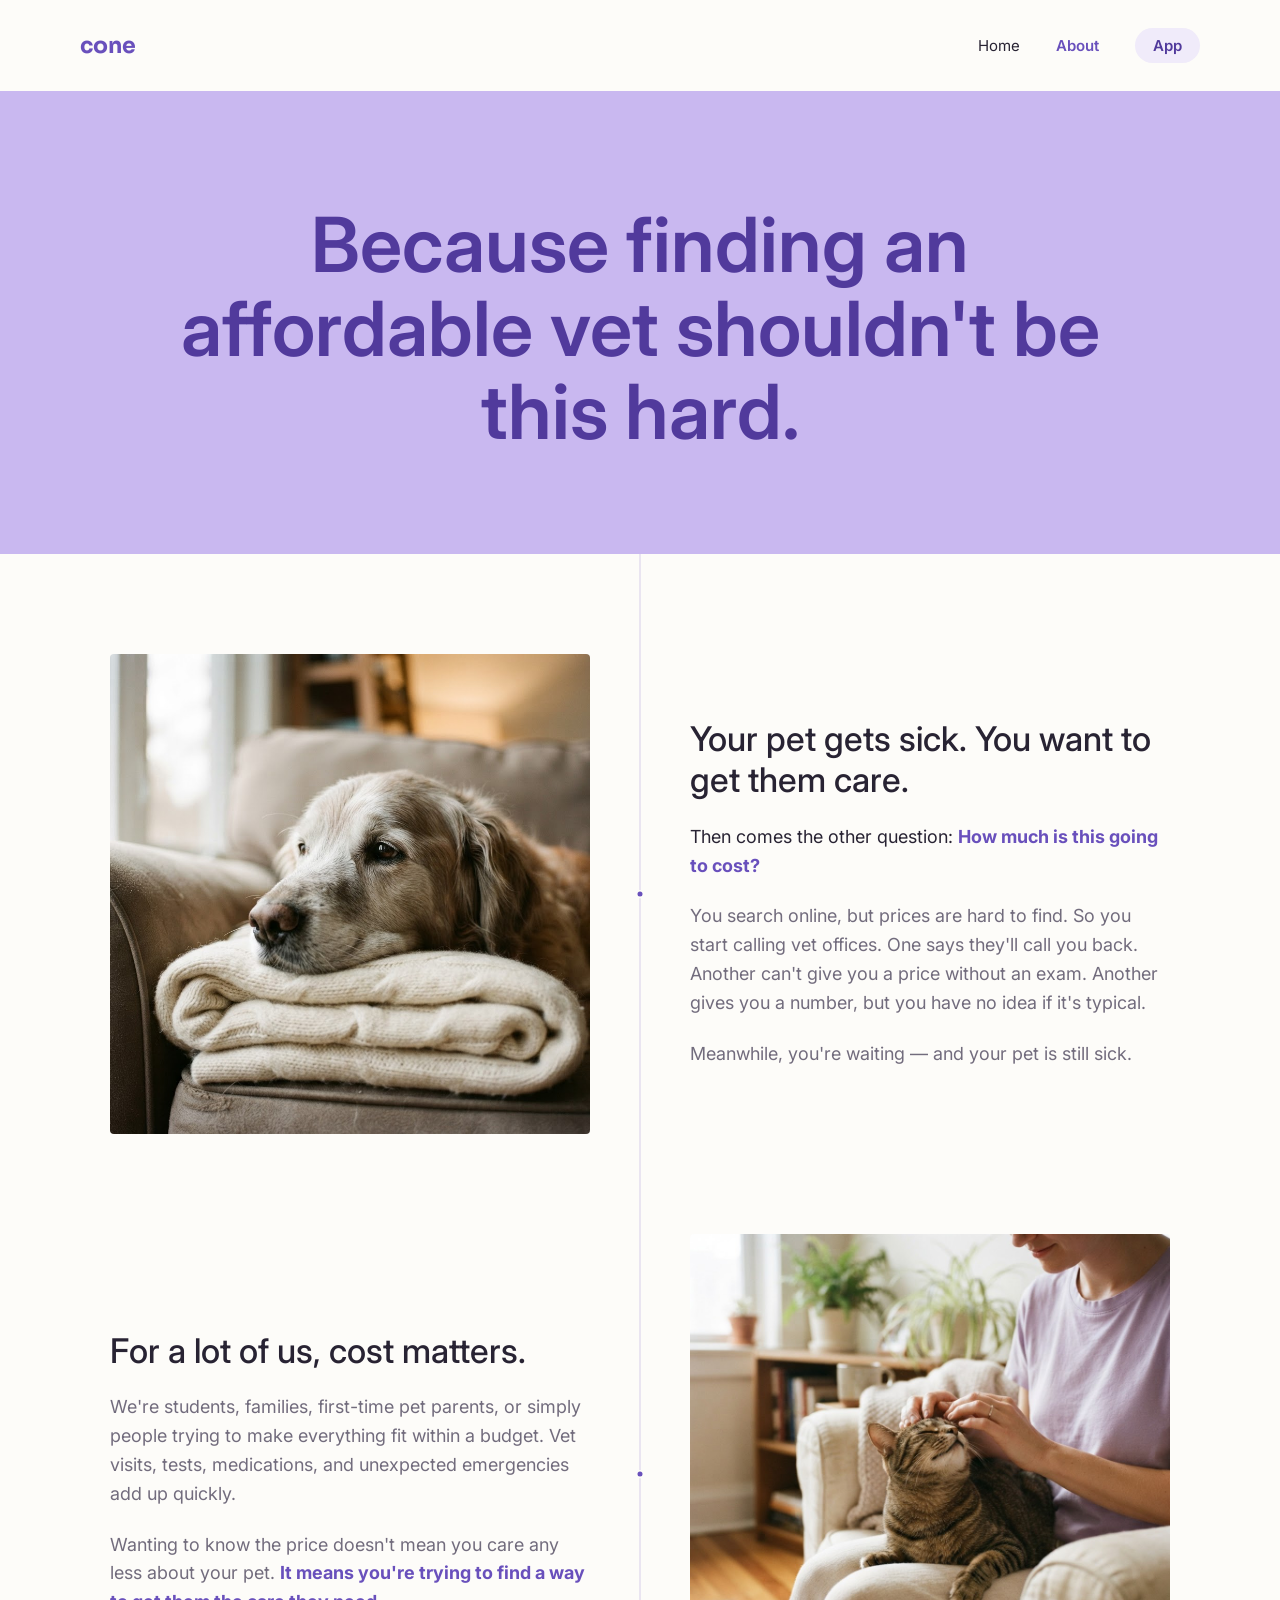
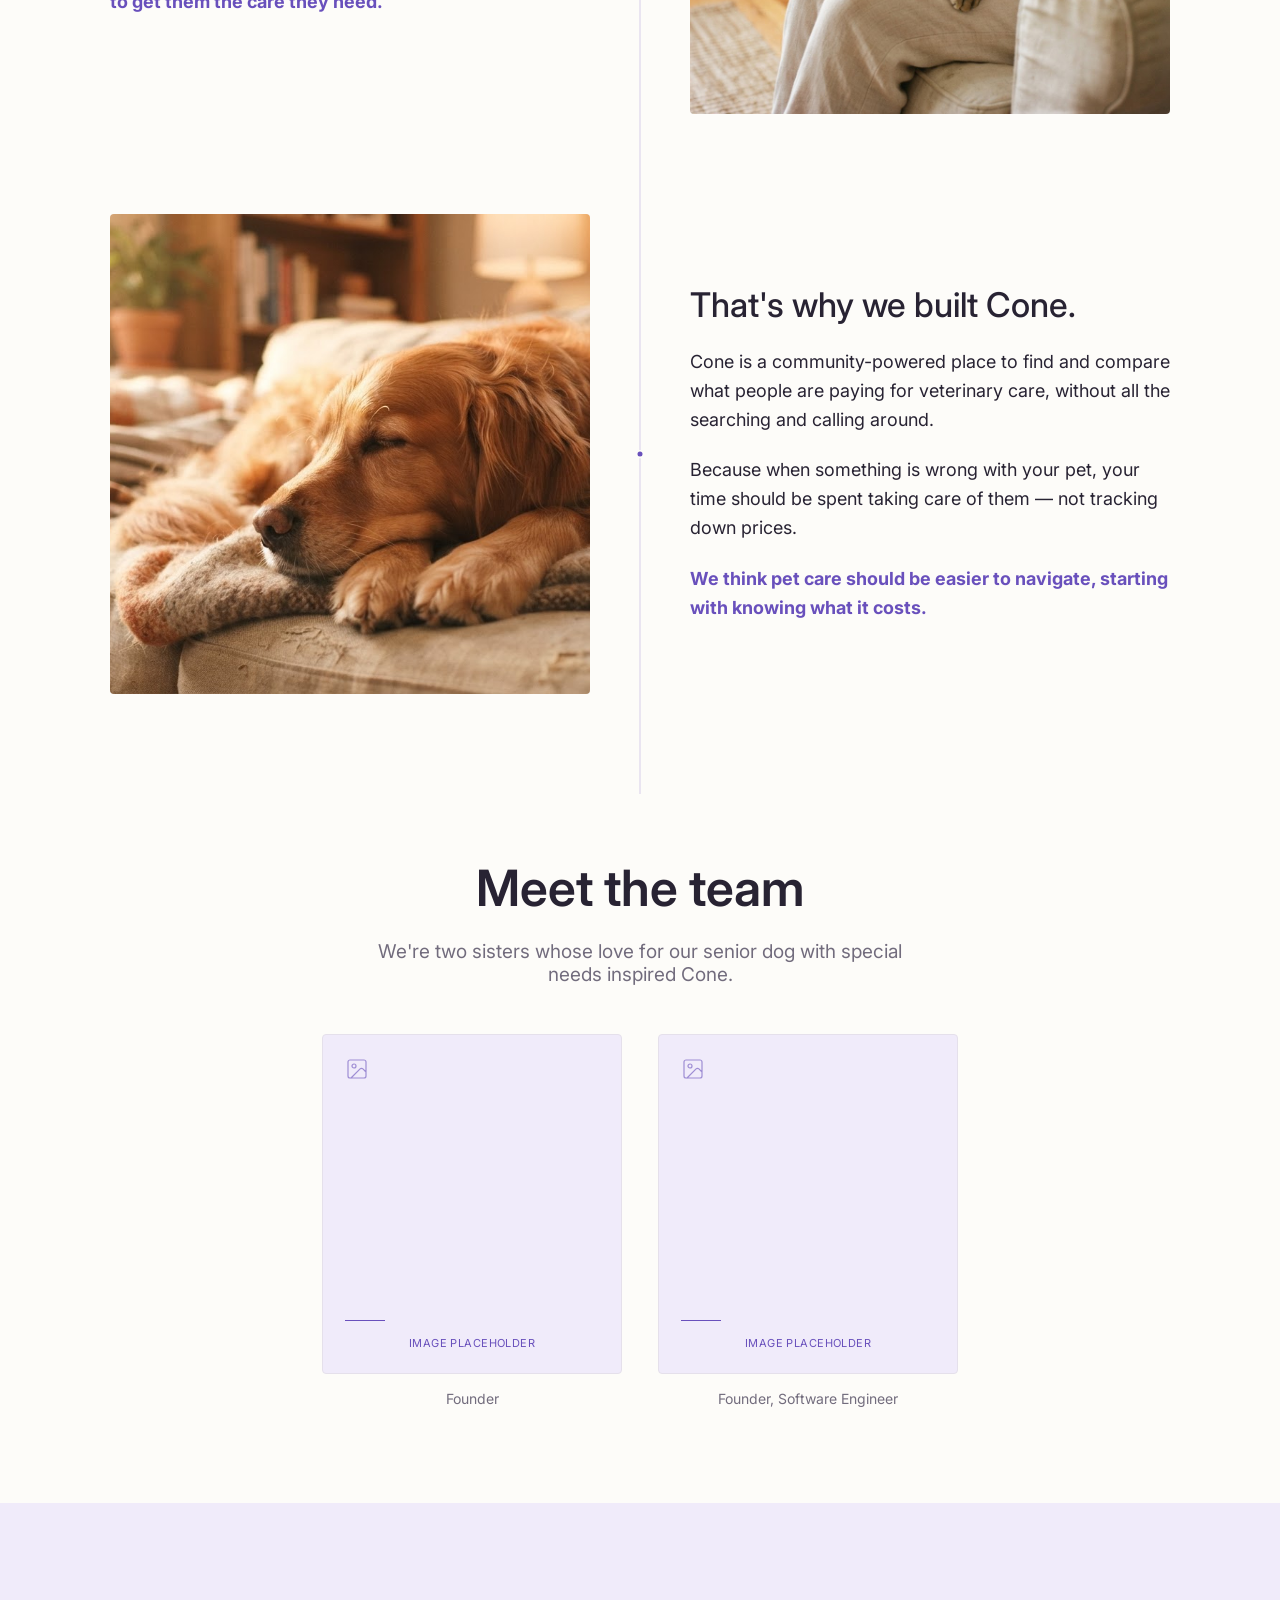
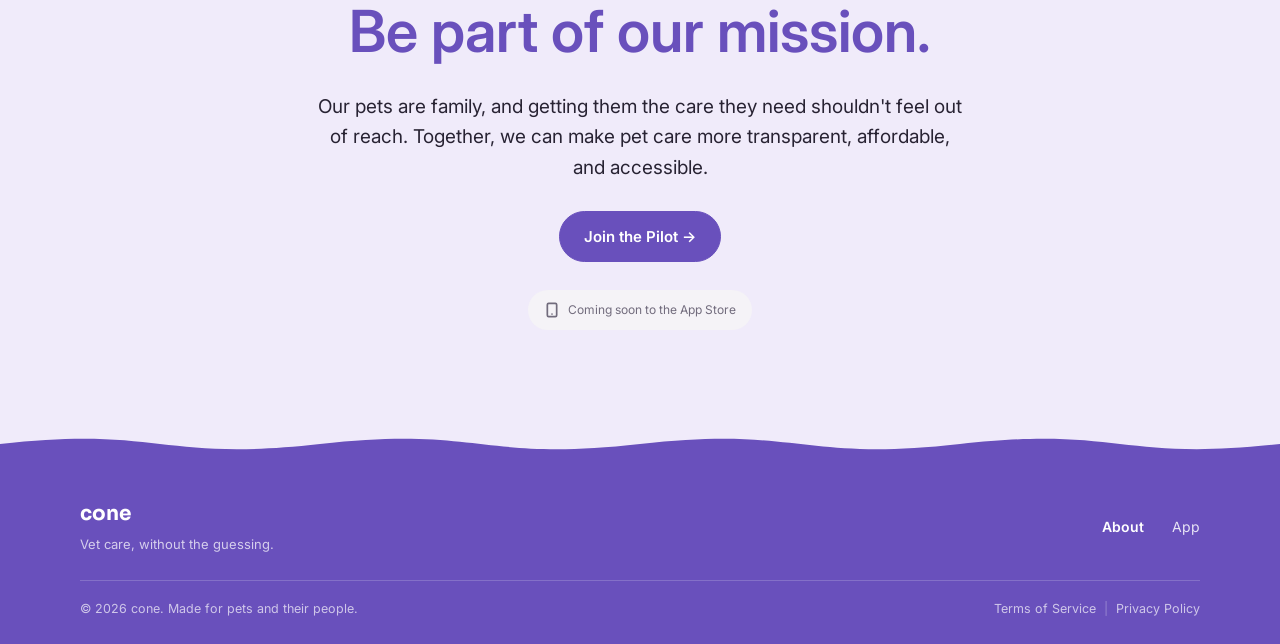
==== commit d682ba5d: "About: rename mission CTA to "Join the Pilot", move Coming soon badge under it - "Get in touch with " ====
--- a/about.html
+++ b/about.html
@@ -179,7 +179,8 @@
 <div class="mission-cta reveal">
   <h2>Be part of our mission.</h2>
   <p>Our pets are family, and getting them the care they need shouldn't feel out of reach. Together, we can make pet care more transparent, affordable, and accessible.</p>
-  <a class="btn-primary" href="mailto:cone.vetfinder@gmail.com">Get in touch with Cone →</a>
+  <a class="btn-primary" href="mailto:cone.vetfinder@gmail.com?subject=Join%20the%20Cone%20Pilot">Join the Pilot →</a>
+  <span class="badge"><img src="icons/smartphone.svg" alt="" style="width:16px;height:16px;"> Coming soon to the App Store</span>
 </div>
 
 <svg class="footer-wave" viewBox="0 0 1440 60" preserveAspectRatio="none" aria-hidden="true">
@@ -195,7 +196,6 @@
     <div class="footer-links">
       <a href="about.html" class="active">About</a>
       <a href="app.html">App</a>
-      <span class="badge"><img src="icons/smartphone.svg" alt="" style="width:16px;height:16px;"> Coming soon to the App Store</span>
     </div>
   </div>
   <div class="footer-bottom">
--- a/site.css
+++ b/site.css
@@ -48,12 +48,16 @@
 
 /* Wavy top edge on the footer — an SVG sitting flush against the
    footer's own top edge, filled the same purple as the footer below
-   it, with the page's cream background showing through above the
-   wave's peaks. Mirror of the header's earlier wave: there the fill
-   sat above the curve (purple above, cream below); here it sits below
-   the curve (cream above, purple below), since the footer is below
-   this divider instead of above it. */
-.footer-wave{ display:block; width:100%; height:36px; margin-bottom:-1px; }
+   it. The area above the wave's peaks is transparent in the SVG
+   itself, so without a background set here it was revealing the
+   plain page background behind it — not whatever section actually
+   sits directly above (About's `.mission-cta` and App's `.trust`, both
+   `var(--tint)`), leaving a visible pale seam between the two. Tint is
+   close enough to cream that using it as this element's own
+   background reads correctly either way: seamless against a tint
+   section above, and imperceptibly different against a plain cream
+   one. */
+.footer-wave{ display:block; width:100%; height:36px; margin-bottom:-1px; background:var(--tint); }
 .footer-wave path{ fill:var(--purple); }
 
 /* Footer (shared across all pages, including the legal ones) — purple
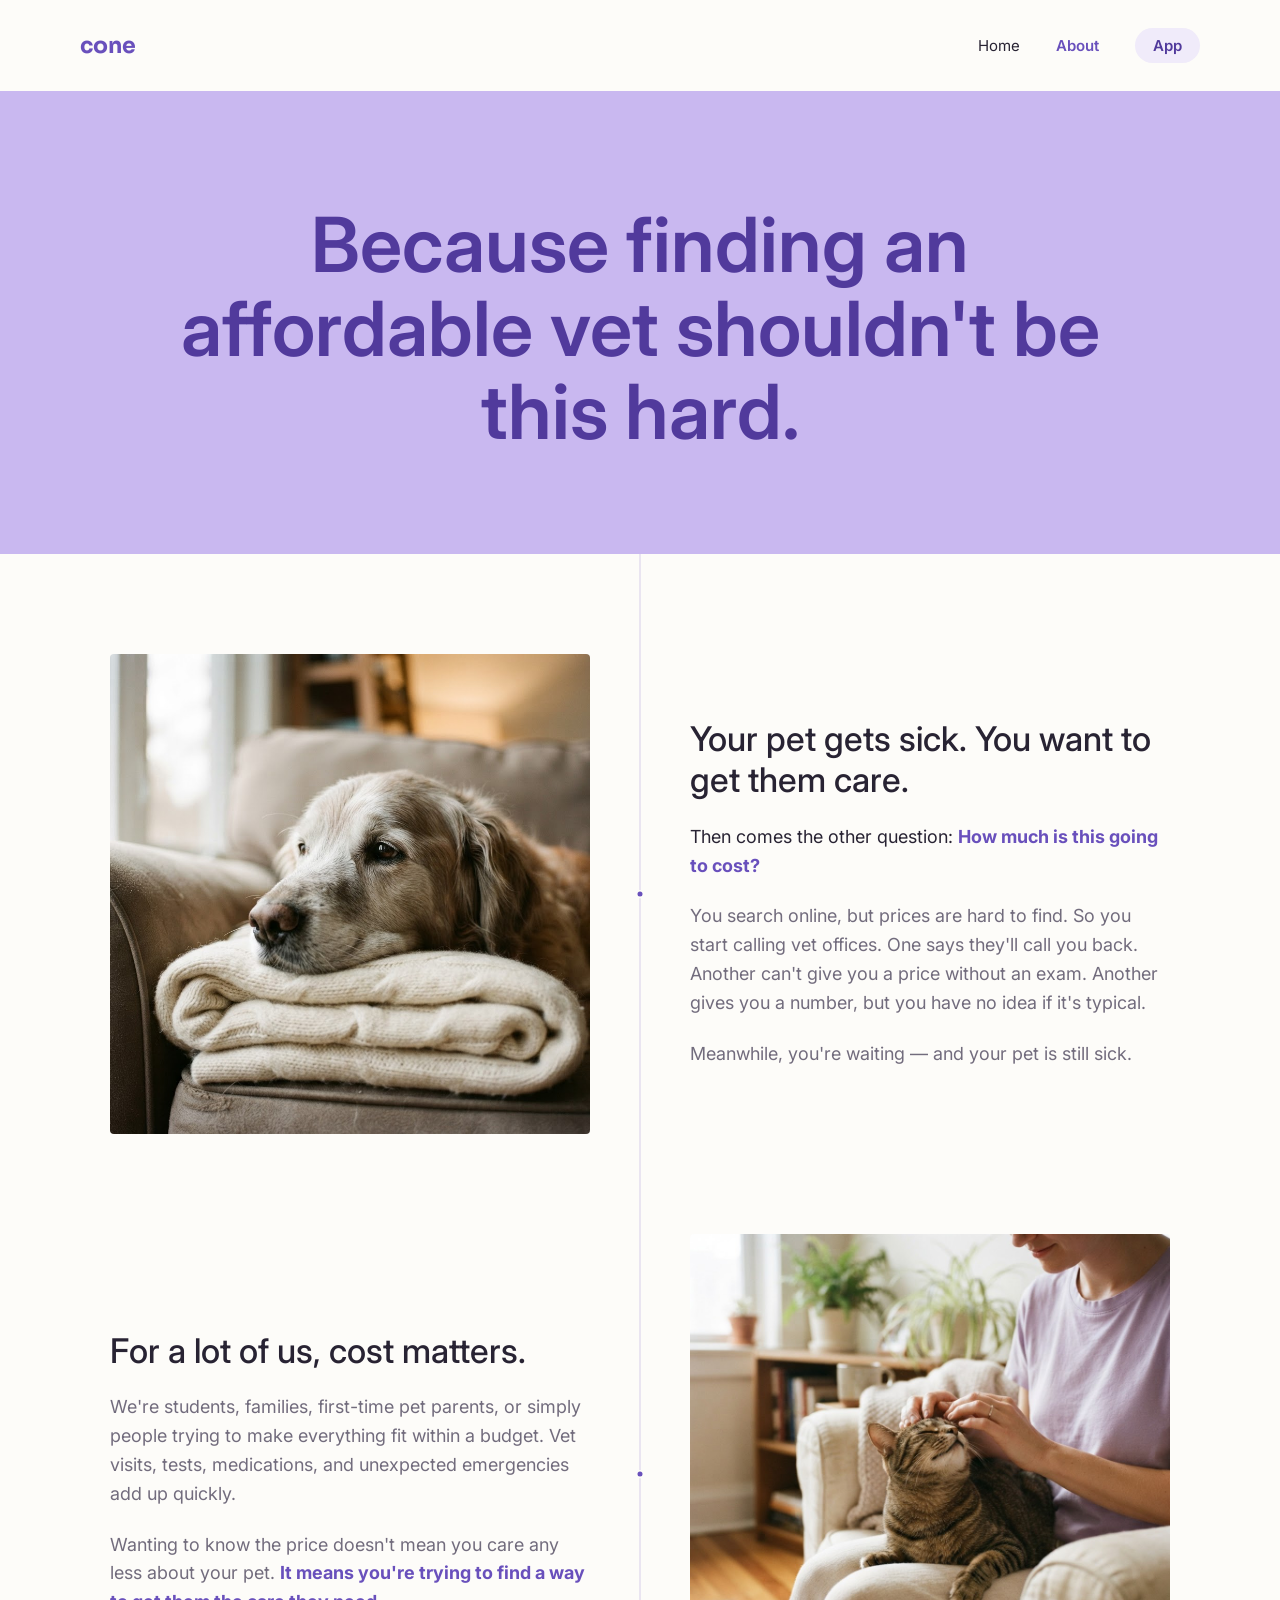
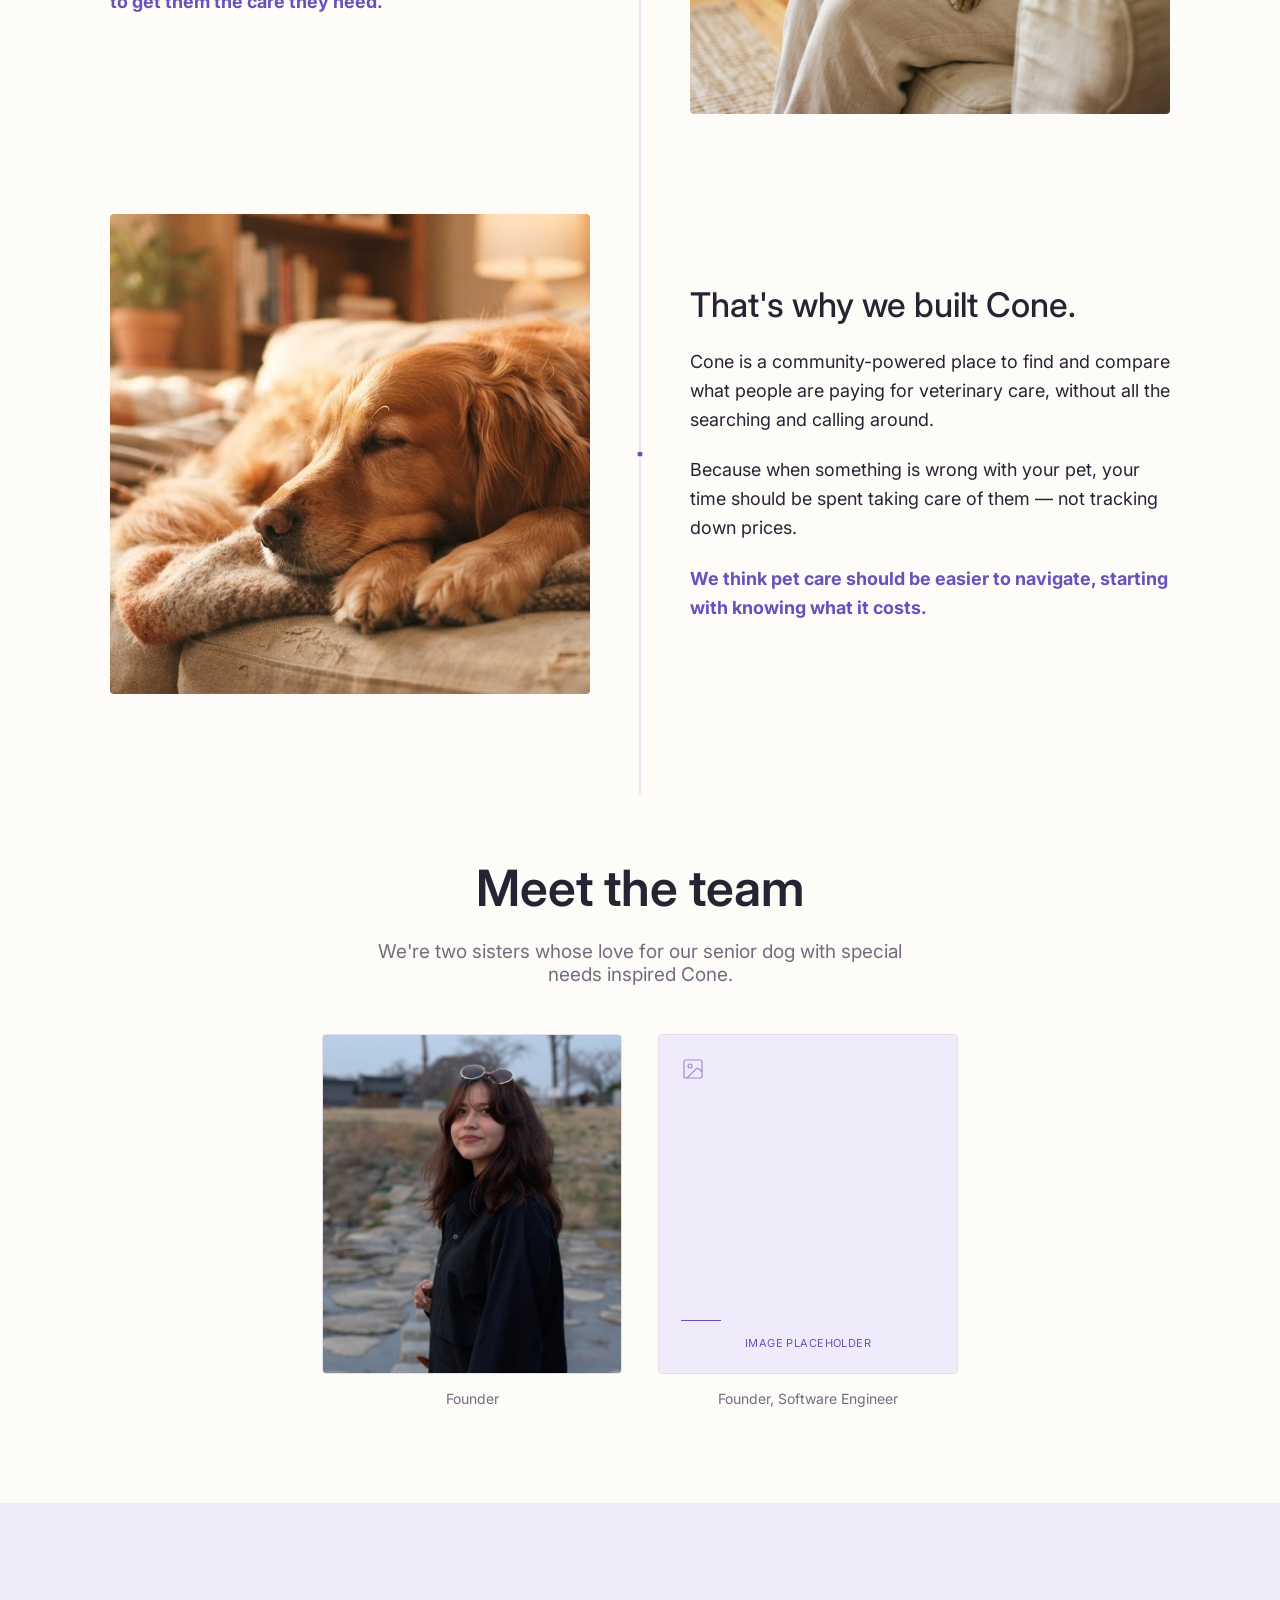
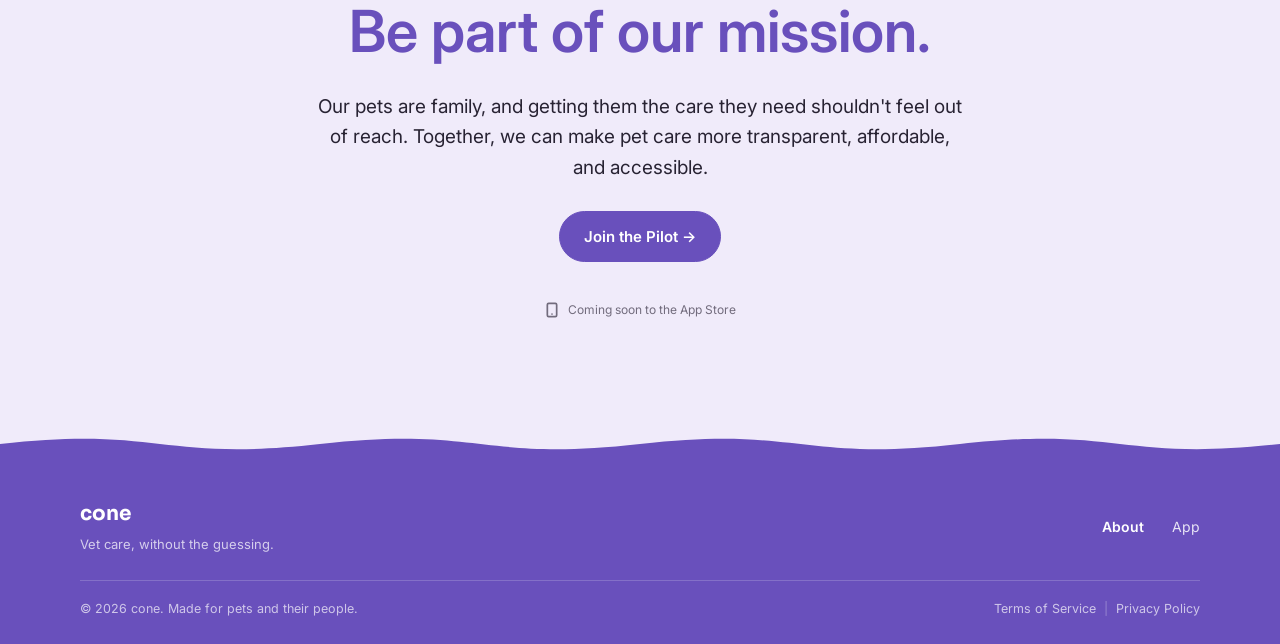
==== commit 84953701: "Add founder photo to About page Co-Authored-By: Claude Sonnet 5.5 <noreply@anthropic.com>" ====
--- a/about.html
+++ b/about.html
@@ -61,6 +61,8 @@
   .team-photo{ background:var(--tint); border:1px solid var(--border); height:340px; display:flex; flex-direction:column;
     justify-content:space-between; padding:22px; border-radius:4px; }
   .team-photo img.icon{ width:24px; height:24px; opacity:.6; }
+  .team-photo.has-photo{ padding:0; overflow:hidden; }
+  .team-photo.has-photo img.portrait{ width:100%; height:100%; object-fit:cover; object-position:50% 25%; display:block; }
   .team-photo .rule{ width:40px; height:1px; background:var(--purple); margin-bottom:10px; }
   .team-photo .label{ color:var(--purple); font-size:11px; text-transform:uppercase; letter-spacing:.04em; }
   .team-role{ color:var(--ink-muted); font-size:14px; }
@@ -160,9 +162,8 @@
   </div>
   <div class="team-grid reveal">
     <div class="team-member">
-      <div class="team-photo">
-        <img class="icon" src="icons/image-placeholder.svg" alt="">
-        <div><div class="rule"></div><span class="label">Image placeholder</span></div>
+      <div class="team-photo has-photo">
+        <img class="portrait" src="founder.jpg" alt="Founder of Cone">
       </div>
       <span class="team-role">Founder</span>
     </div>
@@ -183,7 +184,7 @@
   <span class="badge"><img src="icons/smartphone.svg" alt="" style="width:16px;height:16px;"> Coming soon to the App Store</span>
 </div>
 
-<svg class="footer-wave" viewBox="0 0 1440 60" preserveAspectRatio="none" aria-hidden="true">
+<svg class="footer-wave on-tint" viewBox="0 0 1440 60" preserveAspectRatio="none" aria-hidden="true">
   <path d="M0,30 C180,0 180,60 360,30 C540,0 540,60 720,30 C900,0 900,60 1080,30 C1260,0 1260,60 1440,30 L1440,60 L0,60 Z"></path>
 </svg>
 
--- a/site.css
+++ b/site.css
@@ -39,8 +39,8 @@
 /* Pills / badges */
 .pill{ display:inline-flex; align-items:center; gap:8px; background:var(--tint); color:var(--purple-dark);
   border-radius:999px; padding:8px 12px; font-size:12px; }
-.badge{ display:inline-flex; align-items:center; gap:8px; background:var(--surface-muted); color:var(--ink-muted);
-  border-radius:999px; padding:12px 16px; font-size:12px; }
+.badge{ display:inline-flex; align-items:center; gap:8px; color:var(--ink-muted);
+  padding:12px 16px; font-size:12px; }
 
 /* Layout helpers */
 .section{ padding:88px 80px; }
@@ -49,15 +49,17 @@
 /* Wavy top edge on the footer — an SVG sitting flush against the
    footer's own top edge, filled the same purple as the footer below
    it. The area above the wave's peaks is transparent in the SVG
-   itself, so without a background set here it was revealing the
-   plain page background behind it — not whatever section actually
-   sits directly above (About's `.mission-cta` and App's `.trust`, both
-   `var(--tint)`), leaving a visible pale seam between the two. Tint is
-   close enough to cream that using it as this element's own
-   background reads correctly either way: seamless against a tint
-   section above, and imperceptibly different against a plain cream
-   one. */
-.footer-wave{ display:block; width:100%; height:36px; margin-bottom:-1px; background:var(--tint); }
+   itself, so it needs an explicit background matching whatever
+   section actually sits directly above it on each page, or the plain
+   page background shows through as a seam instead. Defaults to cream
+   (correct on Home, Terms and Privacy, whose last section before the
+   footer is plain) — pages where that section is tinted instead
+   (About's `.mission-cta`, App's `.trust`) add `.on-tint` to this
+   element to match. Turns out tint is NOT close enough to cream to
+   double as a one-size-fits-all background (visible as a stray pale
+   purple outline on Home) — this has to be per-page, not global. */
+.footer-wave{ display:block; width:100%; height:36px; margin-bottom:-1px; background:var(--cream); }
+.footer-wave.on-tint{ background:var(--tint); }
 .footer-wave path{ fill:var(--purple); }
 
 /* Footer (shared across all pages, including the legal ones) — purple
@@ -71,10 +73,10 @@
 footer.site-footer .footer-links{ display:flex; align-items:center; gap:28px; flex-wrap:wrap; }
 footer.site-footer .footer-links a{ font-size:14px; text-decoration:none; color:rgba(255,255,255,.85); }
 footer.site-footer .footer-links a.active{ color:#fff; font-weight:600; }
-/* The "Coming soon" badge needs its own on-purple styling — the
-   default surface-muted/ink-muted pairing used on a cream background
-   would be unreadably low-contrast here. */
-footer.site-footer .footer-links .badge{ background:rgba(255,255,255,.14); color:#fff; }
+/* The "Coming soon" badge needs its own on-purple text color — the
+   default ink-muted used on a cream background would be unreadably
+   low-contrast here. */
+footer.site-footer .footer-links .badge{ color:#fff; }
 footer.site-footer .footer-links .badge img{ filter:brightness(0) invert(1); }
 footer.site-footer .footer-bottom{ border-top:1px solid rgba(255,255,255,.18); padding-top:20px; display:flex; justify-content:space-between;
   flex-wrap:wrap; gap:10px; font-size:12.5px; color:rgba(255,255,255,.68); }
